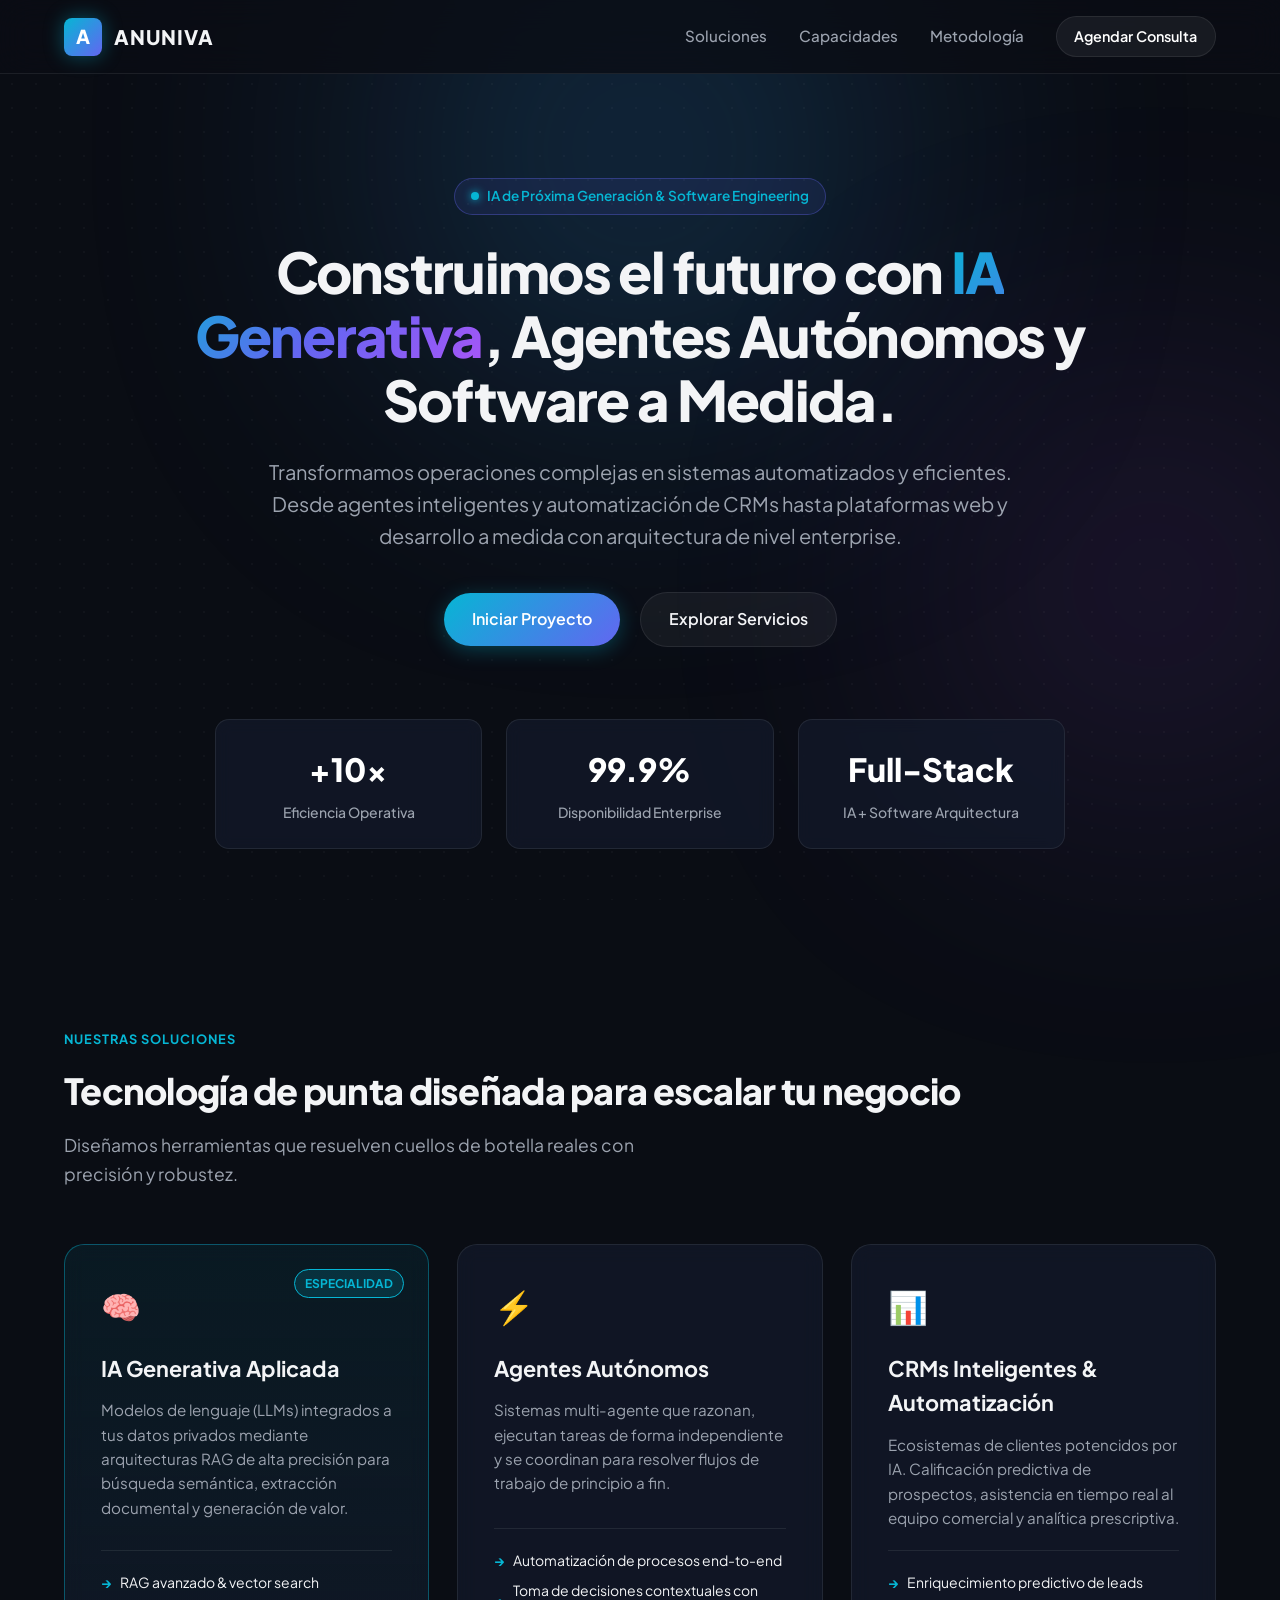
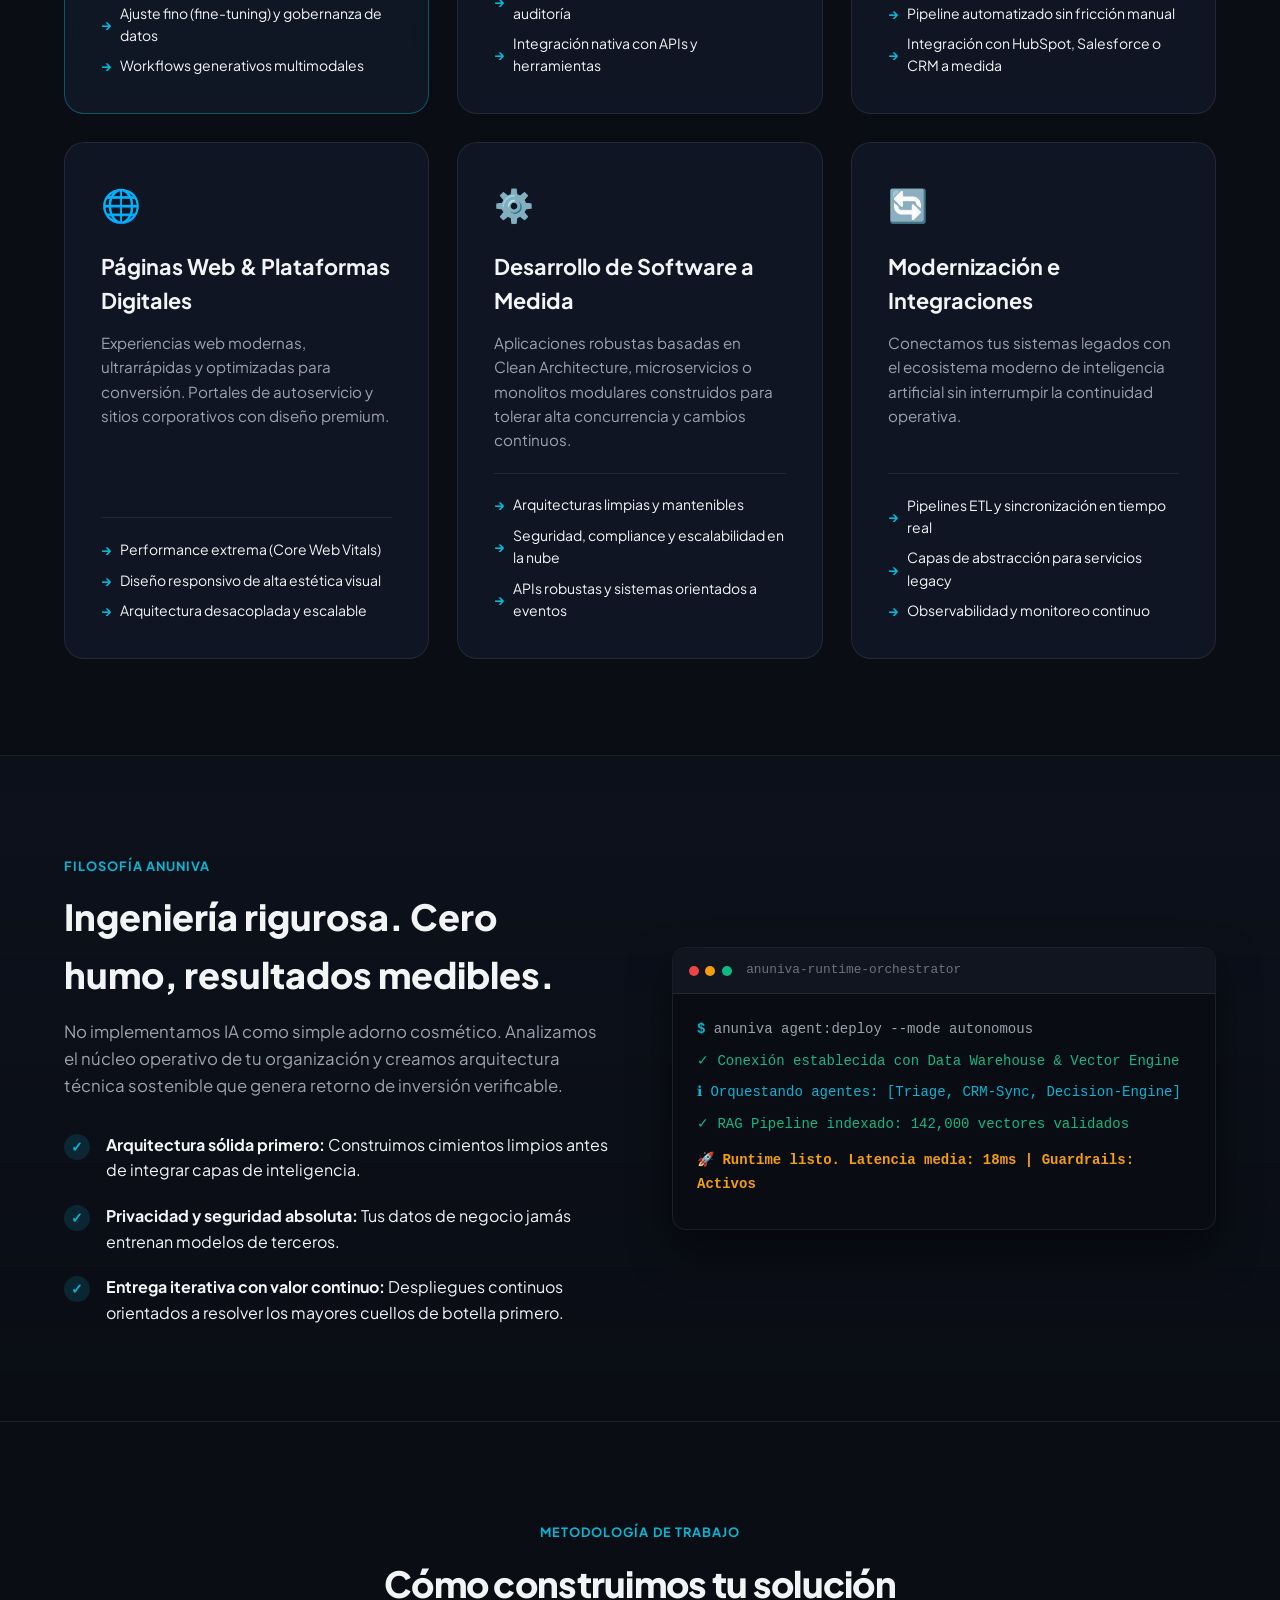
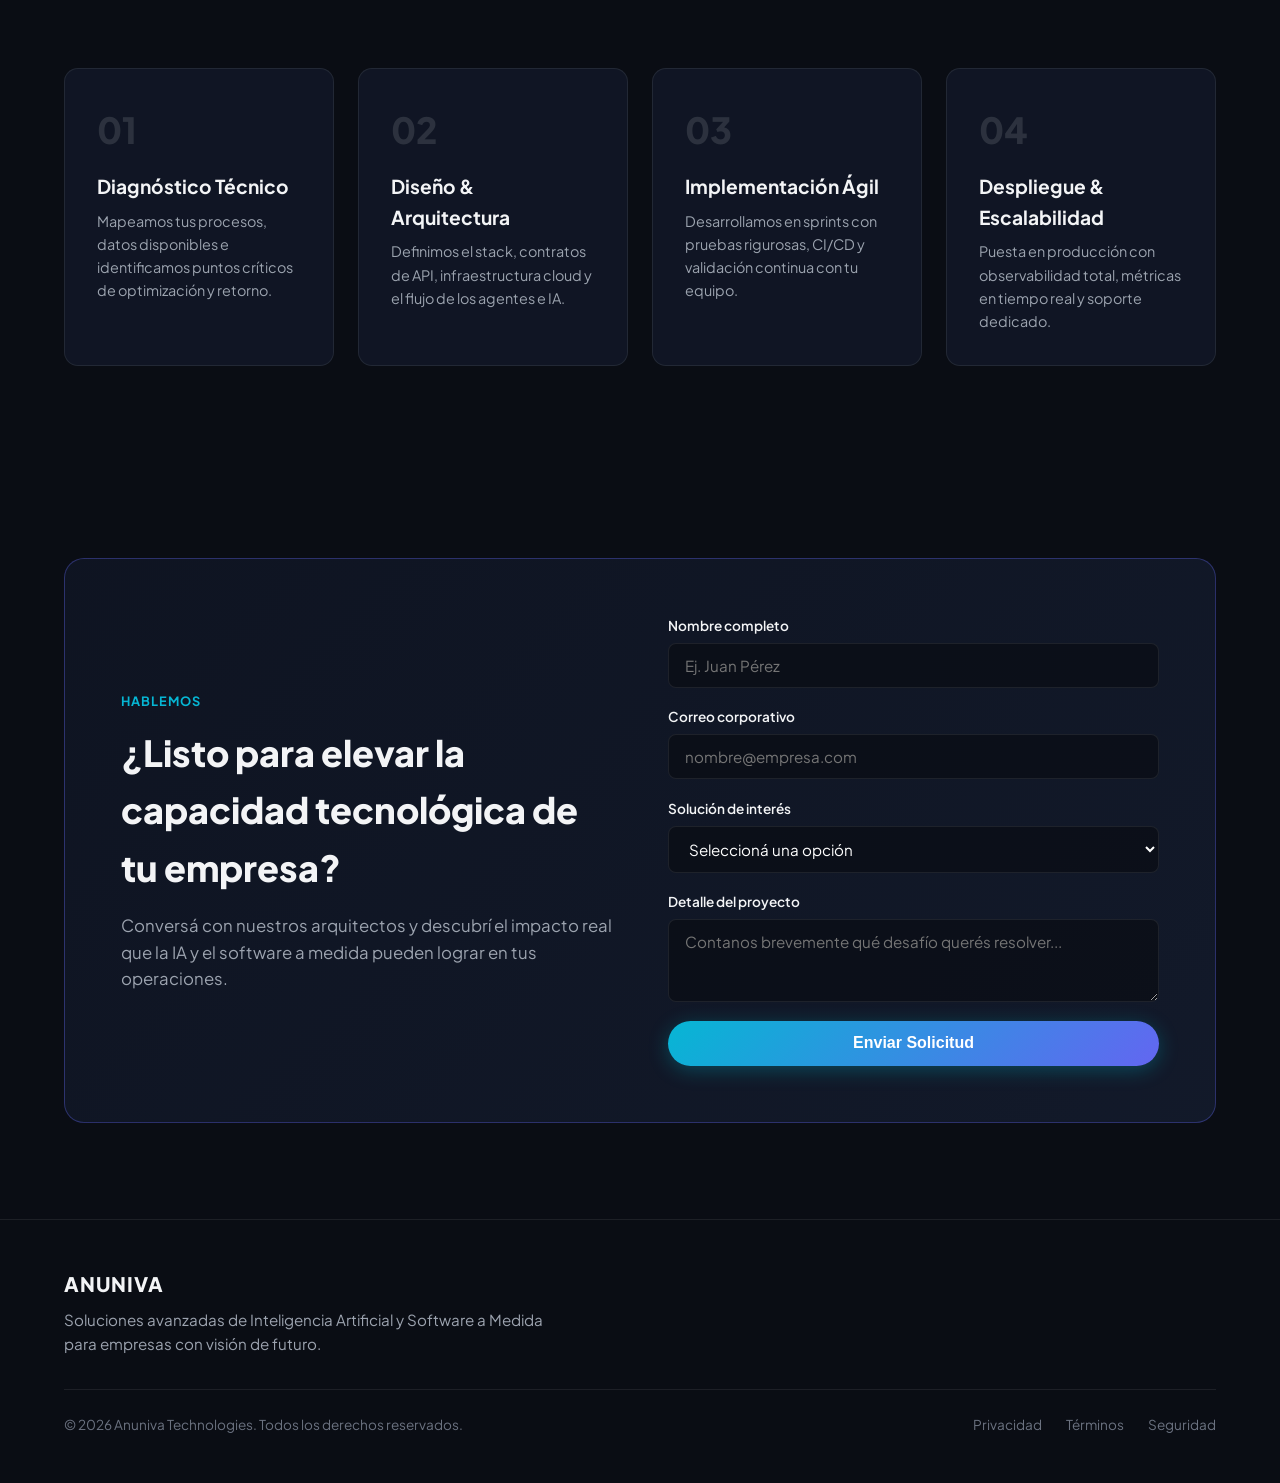
==== index.html @ 5e3f35f5 "feat: initial landing page for Anuniva" ====
<!DOCTYPE html>
<html lang="es">
<head>
  <meta charset="UTF-8">
  <meta name="viewport" content="width=device-width, initial-scale=1.0">
  <title>Anuniva | Soluciones de IA Generativa, Agentes y Software a Medida</title>
  <meta name="description" content="Impulsamos empresas con IA Generativa, agentes autónomos, CRMs inteligentes y desarrollo de software de alto impacto.">
  <link rel="preconnect" href="https://fonts.googleapis.com">
  <link rel="preconnect" href="https://fonts.gstatic.com" crossorigin>
  <link href="https://fonts.googleapis.com/css2?family=Plus+Jakarta+Sans:wght@300;400;500;600;700;800&display=swap" rel="stylesheet">
  <link rel="stylesheet" href="styles.css">
</head>
<body>
  <div class="bg-noise"></div>
  <div class="glow-orb glow-1"></div>
  <div class="glow-orb glow-2"></div>

  <!-- Header -->
  <header class="site-header">
    <div class="container header-container">
      <a href="#hero" class="brand-logo">
        <span class="logo-mark">A</span>
        <span class="logo-text">ANUNIVA</span>
      </a>
      <nav class="nav-links">
        <a href="#soluciones">Soluciones</a>
        <a href="#capacidades">Capacidades</a>
        <a href="#proceso">Metodología</a>
        <a href="#contacto" class="btn-nav">Agendar Consulta</a>
      </nav>
    </div>
  </header>

  <main>
    <!-- Hero Section -->
    <section id="hero" class="hero-section">
      <div class="container">
        <div class="badge-pill">
          <span class="badge-dot"></span>
          <span>IA de Próxima Generación & Software Engineering</span>
        </div>
        <h1 class="hero-title">
          Construimos el futuro con <span class="gradient-text">IA Generativa</span>, Agentes Autónomos y Software a Medida.
        </h1>
        <p class="hero-subtitle">
          Transformamos operaciones complejas en sistemas automatizados y eficientes. Desde agentes inteligentes y automatización de CRMs hasta plataformas web y desarrollo a medida con arquitectura de nivel enterprise.
        </p>
        <div class="hero-cta-group">
          <a href="#contacto" class="btn btn-primary" id="btn-hero-cta">Iniciar Proyecto</a>
          <a href="#soluciones" class="btn btn-secondary">Explorar Servicios</a>
        </div>

        <div class="hero-metrics">
          <div class="metric-card">
            <span class="metric-number">+10x</span>
            <span class="metric-label">Eficiencia Operativa</span>
          </div>
          <div class="metric-card">
            <span class="metric-number">99.9%</span>
            <span class="metric-label">Disponibilidad Enterprise</span>
          </div>
          <div class="metric-card">
            <span class="metric-number">Full-Stack</span>
            <span class="metric-label">IA + Software Arquitectura</span>
          </div>
        </div>
      </div>
    </section>

    <!-- Services Section -->
    <section id="soluciones" class="services-section">
      <div class="container">
        <div class="section-header">
          <span class="section-tag">Nuestras Soluciones</span>
          <h2>Tecnología de punta diseñada para escalar tu negocio</h2>
          <p>Diseñamos herramientas que resuelven cuellos de botella reales con precisión y robustez.</p>
        </div>

        <div class="services-grid">
          <article class="service-card featured">
            <div class="card-icon">🧠</div>
            <span class="card-badge">Especialidad</span>
            <h3>IA Generativa Aplicada</h3>
            <p>Modelos de lenguaje (LLMs) integrados a tus datos privados mediante arquitecturas RAG de alta precisión para búsqueda semántica, extracción documental y generación de valor.</p>
            <ul class="service-points">
              <li>RAG avanzado & vector search</li>
              <li>Ajuste fino (fine-tuning) y gobernanza de datos</li>
              <li>Workflows generativos multimodales</li>
            </ul>
          </article>

          <article class="service-card">
            <div class="card-icon">⚡</div>
            <h3>Agentes Autónomos</h3>
            <p>Sistemas multi-agente que razonan, ejecutan tareas de forma independiente y se coordinan para resolver flujos de trabajo de principio a fin.</p>
            <ul class="service-points">
              <li>Automatización de procesos end-to-end</li>
              <li>Toma de decisiones contextuales con auditoría</li>
              <li>Integración nativa con APIs y herramientas</li>
            </ul>
          </article>

          <article class="service-card">
            <div class="card-icon">📊</div>
            <h3>CRMs Inteligentes & Automatización</h3>
            <p>Ecosistemas de clientes potencidos por IA. Calificación predictiva de prospectos, asistencia en tiempo real al equipo comercial y analítica prescriptiva.</p>
            <ul class="service-points">
              <li>Enriquecimiento predictivo de leads</li>
              <li>Pipeline automatizado sin fricción manual</li>
              <li>Integración con HubSpot, Salesforce o CRM a medida</li>
            </ul>
          </article>

          <article class="service-card">
            <div class="card-icon">🌐</div>
            <h3>Páginas Web & Plataformas Digitales</h3>
            <p>Experiencias web modernas, ultrarrápidas y optimizadas para conversión. Portales de autoservicio y sitios corporativos con diseño premium.</p>
            <ul class="service-points">
              <li>Performance extrema (Core Web Vitals)</li>
              <li>Diseño responsivo de alta estética visual</li>
              <li>Arquitectura desacoplada y escalable</li>
            </ul>
          </article>

          <article class="service-card">
            <div class="card-icon">⚙️</div>
            <h3>Desarrollo de Software a Medida</h3>
            <p>Aplicaciones robustas basadas en Clean Architecture, microservicios o monolitos modulares construidos para tolerar alta concurrencia y cambios continuos.</p>
            <ul class="service-points">
              <li>Arquitecturas limpias y mantenibles</li>
              <li>Seguridad, compliance y escalabilidad en la nube</li>
              <li>APIs robustas y sistemas orientados a eventos</li>
            </ul>
          </article>

          <article class="service-card">
            <div class="card-icon">🔄</div>
            <h3>Modernización e Integraciones</h3>
            <p>Conectamos tus sistemas legados con el ecosistema moderno de inteligencia artificial sin interrumpir la continuidad operativa.</p>
            <ul class="service-points">
              <li>Pipelines ETL y sincronización en tiempo real</li>
              <li>Capas de abstracción para servicios legacy</li>
              <li>Observabilidad y monitoreo continuo</li>
            </ul>
          </article>
        </div>
      </div>
    </section>

    <!-- Capabilities / Why Us -->
    <section id="capacidades" class="capabilities-section">
      <div class="container capabilities-wrapper">
        <div class="capabilities-info">
          <span class="section-tag">Filosofía Anuniva</span>
          <h2>Ingeniería rigurosa. Cero humo, resultados medibles.</h2>
          <p>
            No implementamos IA como simple adorno cosmético. Analizamos el núcleo operativo de tu organización y creamos arquitectura técnica sostenible que genera retorno de inversión verificable.
          </p>
          <div class="checklist">
            <div class="check-item">
              <span class="check-icon">✓</span>
              <div>
                <strong>Arquitectura sólida primero:</strong> Construimos cimientos limpios antes de integrar capas de inteligencia.
              </div>
            </div>
            <div class="check-item">
              <span class="check-icon">✓</span>
              <div>
                <strong>Privacidad y seguridad absoluta:</strong> Tus datos de negocio jamás entrenan modelos de terceros.
              </div>
            </div>
            <div class="check-item">
              <span class="check-icon">✓</span>
              <div>
                <strong>Entrega iterativa con valor continuo:</strong> Despliegues continuos orientados a resolver los mayores cuellos de botella primero.
              </div>
            </div>
          </div>
        </div>

        <div class="capabilities-card">
          <div class="terminal-mock">
            <div class="terminal-header">
              <span class="dot red"></span>
              <span class="dot yellow"></span>
              <span class="dot green"></span>
              <span class="terminal-title">anuniva-runtime-orchestrator</span>
            </div>
            <div class="terminal-body">
              <p class="code-line"><span class="cmd-prompt">$</span> anuniva agent:deploy --mode autonomous</p>
              <p class="code-line success">✓ Conexión establecida con Data Warehouse & Vector Engine</p>
              <p class="code-line info">ℹ Orquestando agentes: [Triage, CRM-Sync, Decision-Engine]</p>
              <p class="code-line success">✓ RAG Pipeline indexado: 142,000 vectores validados</p>
              <p class="code-line highlight">🚀 Runtime listo. Latencia media: 18ms | Guardrails: Activos</p>
            </div>
          </div>
        </div>
      </div>
    </section>

    <!-- Methodology -->
    <section id="proceso" class="process-section">
      <div class="container">
        <div class="section-header text-center">
          <span class="section-tag">Metodología de Trabajo</span>
          <h2>Cómo construimos tu solución</h2>
        </div>
        <div class="process-steps">
          <div class="step-card">
            <span class="step-num">01</span>
            <h4>Diagnóstico Técnico</h4>
            <p>Mapeamos tus procesos, datos disponibles e identificamos puntos críticos de optimización y retorno.</p>
          </div>
          <div class="step-card">
            <span class="step-num">02</span>
            <h4>Diseño & Arquitectura</h4>
            <p>Definimos el stack, contratos de API, infraestructura cloud y el flujo de los agentes e IA.</p>
          </div>
          <div class="step-card">
            <span class="step-num">03</span>
            <h4>Implementación Ágil</h4>
            <p>Desarrollamos en sprints con pruebas rigurosas, CI/CD y validación continua con tu equipo.</p>
          </div>
          <div class="step-card">
            <span class="step-num">04</span>
            <h4>Despliegue & Escalabilidad</h4>
            <p>Puesta en producción con observabilidad total, métricas en tiempo real y soporte dedicado.</p>
          </div>
        </div>
      </div>
    </section>

    <!-- Contact & Call to Action -->
    <section id="contacto" class="contact-section">
      <div class="container">
        <div class="contact-card">
          <div class="contact-text">
            <span class="section-tag">Hablemos</span>
            <h2>¿Listo para elevar la capacidad tecnológica de tu empresa?</h2>
            <p>Conversá con nuestros arquitectos y descubrí el impacto real que la IA y el software a medida pueden lograr en tus operaciones.</p>
          </div>
          <form class="contact-form" onsubmit="event.preventDefault(); alert('¡Gracias por contactar a Anuniva! Nos comunicaremos a la brevedad.');">
            <div class="form-group">
              <label for="name">Nombre completo</label>
              <input type="text" id="name" placeholder="Ej. Juan Pérez" required>
            </div>
            <div class="form-group">
              <label for="email">Correo corporativo</label>
              <input type="email" id="email" placeholder="nombre@empresa.com" required>
            </div>
            <div class="form-group">
              <label for="service">Solución de interés</label>
              <select id="service" required>
                <option value="" disabled selected>Seleccioná una opción</option>
                <option value="ia-generativa">IA Generativa & RAG</option>
                <option value="agentes">Agentes Autónomos</option>
                <option value="crm">CRMs & Automatización</option>
                <option value="web">Páginas Web & Portales</option>
                <option value="medida">Desarrollo de Software a Medida</option>
                <option value="integral">Solución Integral</option>
              </select>
            </div>
            <div class="form-group">
              <label for="message">Detalle del proyecto</label>
              <textarea id="message" rows="3" placeholder="Contanos brevemente qué desafío querés resolver..."></textarea>
            </div>
            <button type="submit" class="btn btn-primary btn-block">Enviar Solicitud</button>
          </form>
        </div>
      </div>
    </section>
  </main>

  <!-- Footer -->
  <footer class="site-footer">
    <div class="container footer-content">
      <div class="footer-brand">
        <div class="logo-text">ANUNIVA</div>
        <p>Soluciones avanzadas de Inteligencia Artificial y Software a Medida para empresas con visión de futuro.</p>
      </div>
      <div class="footer-bottom">
        <p>© 2026 Anuniva Technologies. Todos los derechos reservados.</p>
        <div class="footer-links">
          <a href="#">Privacidad</a>
          <a href="#">Términos</a>
          <a href="#">Seguridad</a>
        </div>
      </div>
    </div>
  </footer>
</body>
</html>
---- styles.css ----
:root {
  --bg-primary: #0a0d14;
  --bg-secondary: #0f1523;
  --bg-card: rgba(19, 27, 44, 0.7);
  --bg-card-hover: rgba(27, 38, 62, 0.85);
  
  --text-main: #f3f4f6;
  --text-muted: #9ca3af;
  --text-dim: #6b7280;

  --accent-cyan: #06b6d4;
  --accent-indigo: #6366f1;
  --accent-purple: #a855f7;
  --accent-blue: #3b82f6;

  --border-light: rgba(255, 255, 255, 0.08);
  --border-accent: rgba(99, 102, 241, 0.35);

  --font-family: 'Plus Jakarta Sans', -apple-system, BlinkMacSystemFont, "Segoe UI", Roboto, sans-serif;
  --radius-sm: 8px;
  --radius-md: 14px;
  --radius-lg: 20px;
  --radius-full: 9999px;
  
  --transition: all 0.25s cubic-bezier(0.16, 1, 0.3, 1);
}

* {
  box-sizing: border-box;
  margin: 0;
  padding: 0;
}

html {
  scroll-behavior: smooth;
  font-size: 16px;
}

body {
  font-family: var(--font-family);
  background-color: var(--bg-primary);
  color: var(--text-main);
  line-height: 1.6;
  overflow-x: hidden;
  position: relative;
  -webkit-font-smoothing: antialiased;
}

/* Background Atmosphere */
.bg-noise {
  position: fixed;
  top: 0;
  left: 0;
  width: 100vw;
  height: 100vh;
  pointer-events: none;
  background-image: radial-gradient(rgba(255, 255, 255, 0.03) 1px, transparent 0);
  background-size: 24px 24px;
  z-index: 1;
}

.glow-orb {
  position: fixed;
  border-radius: 50%;
  filter: blur(140px);
  opacity: 0.25;
  pointer-events: none;
  z-index: 0;
}

.glow-1 {
  width: 500px;
  height: 500px;
  background: radial-gradient(circle, var(--accent-cyan), var(--accent-indigo));
  top: -100px;
  left: 50%;
  transform: translateX(-50%);
}

.glow-2 {
  width: 450px;
  height: 450px;
  background: radial-gradient(circle, var(--accent-purple), transparent);
  bottom: 10%;
  right: -100px;
}

.container {
  width: 100%;
  max-width: 1200px;
  margin: 0 auto;
  padding: 0 1.5rem;
  position: relative;
  z-index: 2;
}

/* Typography & Reusables */
.gradient-text {
  background: linear-gradient(135deg, var(--accent-cyan), var(--accent-indigo), var(--accent-purple));
  -webkit-background-clip: text;
  -webkit-text-fill-color: transparent;
}

.section-tag {
  display: inline-block;
  font-size: 0.8rem;
  font-weight: 700;
  text-transform: uppercase;
  letter-spacing: 0.08em;
  color: var(--accent-cyan);
  margin-bottom: 0.75rem;
}

.section-header {
  margin-bottom: 3.5rem;
}

.section-header h2 {
  font-size: 2.25rem;
  font-weight: 800;
  letter-spacing: -0.02em;
  margin-bottom: 0.75rem;
}

.section-header p {
  color: var(--text-muted);
  font-size: 1.1rem;
  max-width: 650px;
}

.section-header.text-center {
  text-align: center;
}

.section-header.text-center p {
  margin: 0 auto;
}

/* Header */
.site-header {
  position: sticky;
  top: 0;
  z-index: 100;
  backdrop-filter: blur(16px);
  background: rgba(10, 13, 20, 0.8);
  border-bottom: 1px solid var(--border-light);
  padding: 1rem 0;
}

.header-container {
  display: flex;
  align-items: center;
  justify-content: space-between;
}

.brand-logo {
  display: flex;
  align-items: center;
  gap: 0.75rem;
  text-decoration: none;
  color: var(--text-main);
}

.logo-mark {
  display: inline-flex;
  align-items: center;
  justify-content: center;
  width: 38px;
  height: 38px;
  border-radius: var(--radius-sm);
  background: linear-gradient(135deg, var(--accent-cyan), var(--accent-indigo));
  color: #fff;
  font-weight: 800;
  font-size: 1.2rem;
  box-shadow: 0 0 20px rgba(6, 182, 212, 0.4);
}

.logo-text {
  font-weight: 800;
  font-size: 1.25rem;
  letter-spacing: 0.05em;
}

.nav-links {
  display: flex;
  align-items: center;
  gap: 2rem;
}

.nav-links a:not(.btn-nav) {
  color: var(--text-muted);
  text-decoration: none;
  font-size: 0.95rem;
  font-weight: 500;
  transition: var(--transition);
}

.nav-links a:not(.btn-nav):hover {
  color: #fff;
}

.btn-nav {
  text-decoration: none;
  padding: 0.5rem 1.1rem;
  border-radius: var(--radius-full);
  background: rgba(255, 255, 255, 0.06);
  border: 1px solid var(--border-light);
  color: #fff;
  font-size: 0.9rem;
  font-weight: 600;
  transition: var(--transition);
}

.btn-nav:hover {
  background: rgba(255, 255, 255, 0.12);
  border-color: rgba(255, 255, 255, 0.2);
}

/* Buttons */
.btn {
  display: inline-flex;
  align-items: center;
  justify-content: center;
  padding: 0.85rem 1.75rem;
  border-radius: var(--radius-full);
  font-size: 1rem;
  font-weight: 600;
  text-decoration: none;
  transition: var(--transition);
  cursor: pointer;
  border: none;
}

.btn-primary {
  background: linear-gradient(135deg, var(--accent-cyan), var(--accent-indigo));
  color: #fff;
  box-shadow: 0 4px 20px rgba(6, 182, 212, 0.3);
}

.btn-primary:hover {
  transform: translateY(-2px);
  box-shadow: 0 6px 25px rgba(6, 182, 212, 0.45);
}

.btn-secondary {
  background: rgba(255, 255, 255, 0.05);
  border: 1px solid var(--border-light);
  color: var(--text-main);
}

.btn-secondary:hover {
  background: rgba(255, 255, 255, 0.1);
  border-color: rgba(255, 255, 255, 0.2);
  transform: translateY(-2px);
}

.btn-block {
  width: 100%;
}

/* Hero Section */
.hero-section {
  padding: 6.5rem 0 5rem;
  text-align: center;
}

.badge-pill {
  display: inline-flex;
  align-items: center;
  gap: 0.5rem;
  padding: 0.4rem 1rem;
  background: rgba(99, 102, 241, 0.1);
  border: 1px solid var(--border-accent);
  border-radius: var(--radius-full);
  font-size: 0.85rem;
  font-weight: 600;
  color: var(--accent-cyan);
  margin-bottom: 1.5rem;
}

.badge-dot {
  width: 8px;
  height: 8px;
  border-radius: 50%;
  background-color: var(--accent-cyan);
  box-shadow: 0 0 8px var(--accent-cyan);
  animation: pulse 2s infinite;
}

@keyframes pulse {
  0% { transform: scale(0.95); opacity: 0.8; }
  50% { transform: scale(1.2); opacity: 1; }
  100% { transform: scale(0.95); opacity: 0.8; }
}

.hero-title {
  font-size: 3.5rem;
  font-weight: 800;
  letter-spacing: -0.03em;
  line-height: 1.15;
  max-width: 950px;
  margin: 0 auto 1.5rem;
}

.hero-subtitle {
  font-size: 1.25rem;
  color: var(--text-muted);
  max-width: 780px;
  margin: 0 auto 2.5rem;
}

.hero-cta-group {
  display: flex;
  align-items: center;
  justify-content: center;
  gap: 1.25rem;
  margin-bottom: 4.5rem;
}

.hero-metrics {
  display: grid;
  grid-template-columns: repeat(3, 1fr);
  gap: 1.5rem;
  max-width: 850px;
  margin: 0 auto;
}

.metric-card {
  padding: 1.5rem;
  border-radius: var(--radius-md);
  background: var(--bg-card);
  border: 1px solid var(--border-light);
  backdrop-filter: blur(8px);
  text-align: center;
}

.metric-number {
  display: block;
  font-size: 2rem;
  font-weight: 800;
  color: #fff;
  margin-bottom: 0.25rem;
}

.metric-label {
  font-size: 0.875rem;
  color: var(--text-muted);
  font-weight: 500;
}

/* Services */
.services-section {
  padding: 6rem 0;
}

.services-grid {
  display: grid;
  grid-template-columns: repeat(auto-fit, minmax(340px, 1fr));
  gap: 1.75rem;
}

.service-card {
  position: relative;
  background: var(--bg-card);
  border: 1px solid var(--border-light);
  border-radius: var(--radius-lg);
  padding: 2.25rem;
  backdrop-filter: blur(10px);
  transition: var(--transition);
  display: flex;
  flex-direction: column;
}

.service-card:hover {
  transform: translateY(-4px);
  border-color: var(--border-accent);
  background: var(--bg-card-hover);
  box-shadow: 0 12px 30px rgba(0, 0, 0, 0.3);
}

.service-card.featured {
  border-color: rgba(6, 182, 212, 0.4);
  background: linear-gradient(180deg, rgba(6, 182, 212, 0.08) 0%, rgba(19, 27, 44, 0.7) 100%);
}

.card-badge {
  position: absolute;
  top: 1.5rem;
  right: 1.5rem;
  background: rgba(6, 182, 212, 0.15);
  border: 1px solid var(--accent-cyan);
  color: var(--accent-cyan);
  font-size: 0.75rem;
  font-weight: 700;
  text-transform: uppercase;
  padding: 0.25rem 0.65rem;
  border-radius: var(--radius-full);
}

.card-icon {
  font-size: 2rem;
  margin-bottom: 1.25rem;
}

.service-card h3 {
  font-size: 1.35rem;
  font-weight: 700;
  margin-bottom: 0.75rem;
}

.service-card p {
  color: var(--text-muted);
  font-size: 0.95rem;
  margin-bottom: 1.25rem;
  flex-grow: 1;
}

.service-points {
  list-style: none;
  border-top: 1px solid var(--border-light);
  padding-top: 1.25rem;
  display: flex;
  flex-direction: column;
  gap: 0.5rem;
}

.service-points li {
  font-size: 0.875rem;
  color: var(--text-main);
  display: flex;
  align-items: center;
  gap: 0.5rem;
}

.service-points li::before {
  content: "→";
  color: var(--accent-cyan);
  font-weight: bold;
}

/* Capabilities */
.capabilities-section {
  padding: 6rem 0;
  border-top: 1px solid var(--border-light);
  border-bottom: 1px solid var(--border-light);
  background: linear-gradient(180deg, rgba(15, 21, 35, 0.5) 0%, var(--bg-primary) 100%);
}

.capabilities-wrapper {
  display: grid;
  grid-template-columns: 1fr 1fr;
  gap: 4rem;
  align-items: center;
}

.capabilities-info h2 {
  font-size: 2.25rem;
  font-weight: 800;
  margin-bottom: 1rem;
}

.capabilities-info p {
  color: var(--text-muted);
  margin-bottom: 2rem;
  font-size: 1.05rem;
}

.checklist {
  display: flex;
  flex-direction: column;
  gap: 1.25rem;
}

.check-item {
  display: flex;
  align-items: flex-start;
  gap: 1rem;
}

.check-icon {
  display: inline-flex;
  align-items: center;
  justify-content: center;
  width: 26px;
  height: 26px;
  border-radius: 50%;
  background: rgba(6, 182, 212, 0.15);
  color: var(--accent-cyan);
  font-weight: bold;
  font-size: 0.85rem;
  flex-shrink: 0;
  margin-top: 2px;
}

/* Terminal Mock */
.terminal-mock {
  background: #090c13;
  border: 1px solid var(--border-light);
  border-radius: var(--radius-md);
  overflow: hidden;
  box-shadow: 0 20px 40px rgba(0, 0, 0, 0.5);
}

.terminal-header {
  background: #111520;
  padding: 0.75rem 1rem;
  display: flex;
  align-items: center;
  gap: 0.4rem;
  border-bottom: 1px solid var(--border-light);
}

.terminal-header .dot {
  width: 10px;
  height: 10px;
  border-radius: 50%;
}

.terminal-header .dot.red { background: #ef4444; }
.terminal-header .dot.yellow { background: #f59e0b; }
.terminal-header .dot.green { background: #10b981; }

.terminal-title {
  font-size: 0.8rem;
  color: var(--text-dim);
  font-family: monospace;
  margin-left: 0.5rem;
}

.terminal-body {
  padding: 1.5rem;
  font-family: ui-monospace, SFMono-Regular, Menlo, Monaco, Consolas, monospace;
  font-size: 0.875rem;
  line-height: 1.7;
}

.code-line {
  margin-bottom: 0.5rem;
  color: var(--text-muted);
}

.cmd-prompt {
  color: var(--accent-cyan);
  font-weight: bold;
}

.code-line.success { color: #10b981; }
.code-line.info { color: var(--accent-cyan); }
.code-line.highlight { color: #f59e0b; font-weight: 600; margin-top: 0.75rem; }

/* Process */
.process-section {
  padding: 6rem 0;
}

.process-steps {
  display: grid;
  grid-template-columns: repeat(auto-fit, minmax(240px, 1fr));
  gap: 1.5rem;
}

.step-card {
  background: var(--bg-card);
  border: 1px solid var(--border-light);
  border-radius: var(--radius-md);
  padding: 2rem;
  position: relative;
  transition: var(--transition);
}

.step-card:hover {
  border-color: var(--border-accent);
}

.step-num {
  font-size: 2.25rem;
  font-weight: 800;
  color: rgba(255, 255, 255, 0.12);
  display: block;
  margin-bottom: 0.75rem;
}

.step-card h4 {
  font-size: 1.2rem;
  margin-bottom: 0.5rem;
}

.step-card p {
  color: var(--text-muted);
  font-size: 0.9rem;
}

/* Contact */
.contact-section {
  padding: 6rem 0;
}

.contact-card {
  background: linear-gradient(135deg, rgba(15, 21, 35, 0.9), rgba(19, 27, 44, 0.9));
  border: 1px solid var(--border-accent);
  border-radius: var(--radius-lg);
  padding: 3.5rem;
  display: grid;
  grid-template-columns: 1fr 1fr;
  gap: 3.5rem;
  align-items: center;
}

.contact-text h2 {
  font-size: 2.25rem;
  font-weight: 800;
  margin-bottom: 1rem;
}

.contact-text p {
  color: var(--text-muted);
  font-size: 1.05rem;
}

.contact-form {
  display: flex;
  flex-direction: column;
  gap: 1.15rem;
}

.form-group {
  display: flex;
  flex-direction: column;
  gap: 0.4rem;
}

.form-group label {
  font-size: 0.85rem;
  font-weight: 600;
  color: var(--text-main);
}

.form-group input,
.form-group select,
.form-group textarea {
  background: rgba(10, 13, 20, 0.7);
  border: 1px solid var(--border-light);
  border-radius: var(--radius-sm);
  padding: 0.75rem 1rem;
  color: #fff;
  font-family: inherit;
  font-size: 0.95rem;
  transition: var(--transition);
}

.form-group input:focus,
.form-group select:focus,
.form-group textarea:focus {
  outline: none;
  border-color: var(--accent-cyan);
  box-shadow: 0 0 10px rgba(6, 182, 212, 0.2);
}

/* Footer */
.site-footer {
  border-top: 1px solid var(--border-light);
  padding: 3rem 0;
  background: var(--bg-primary);
}

.footer-content {
  display: flex;
  flex-direction: column;
  gap: 2rem;
}

.footer-brand p {
  color: var(--text-muted);
  font-size: 0.95rem;
  max-width: 480px;
  margin-top: 0.5rem;
}

.footer-bottom {
  display: flex;
  justify-content: space-between;
  align-items: center;
  border-top: 1px solid var(--border-light);
  padding-top: 1.5rem;
  font-size: 0.85rem;
  color: var(--text-dim);
}

.footer-links {
  display: flex;
  gap: 1.5rem;
}

.footer-links a {
  color: var(--text-dim);
  text-decoration: none;
  transition: var(--transition);
}

.footer-links a:hover {
  color: var(--text-main);
}

/* Responsive */
@media (max-width: 992px) {
  .hero-title { font-size: 2.75rem; }
  .capabilities-wrapper,
  .contact-card {
    grid-template-columns: 1fr;
    gap: 2.5rem;
  }
}

@media (max-width: 768px) {
  .nav-links { display: none; }
  .hero-title { font-size: 2.2rem; }
  .hero-metrics { grid-template-columns: 1fr; }
  .contact-card { padding: 2rem; }
  .footer-bottom {
    flex-direction: column;
    gap: 1rem;
    text-align: center;
  }
}
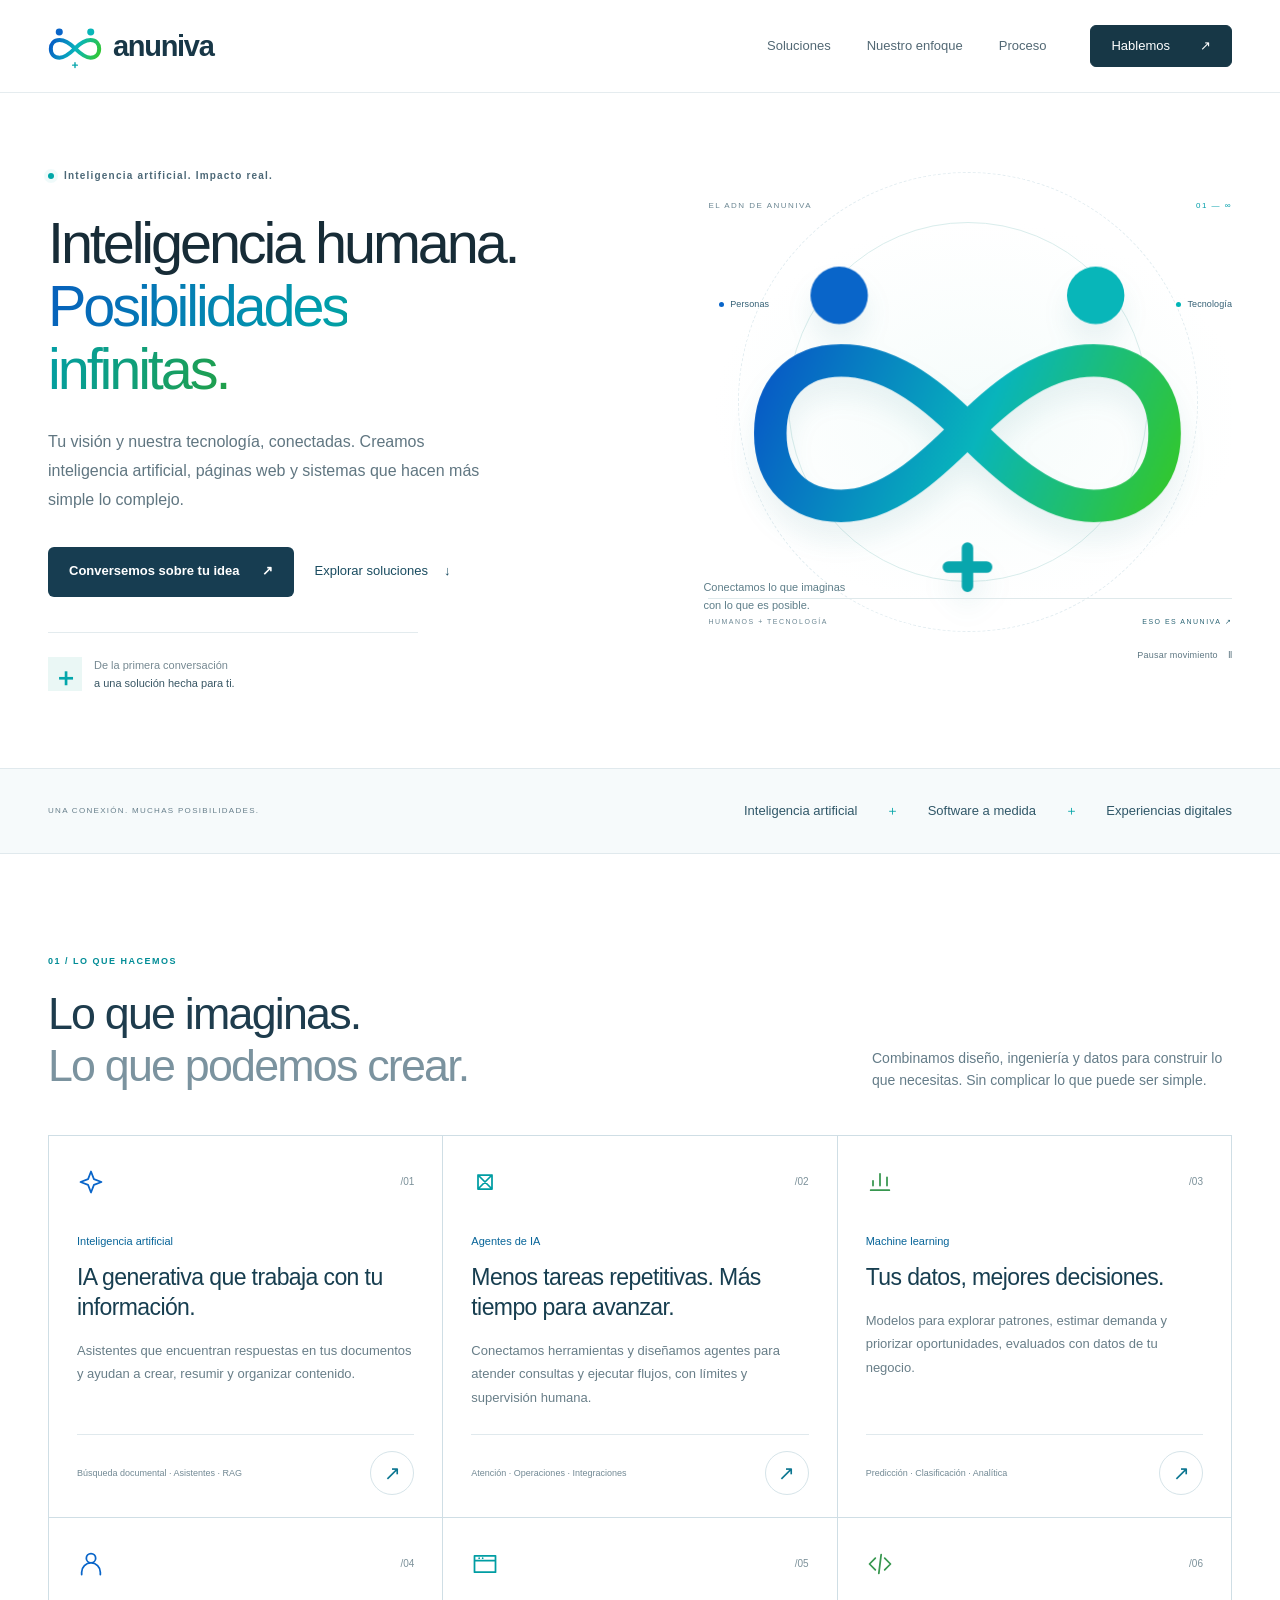
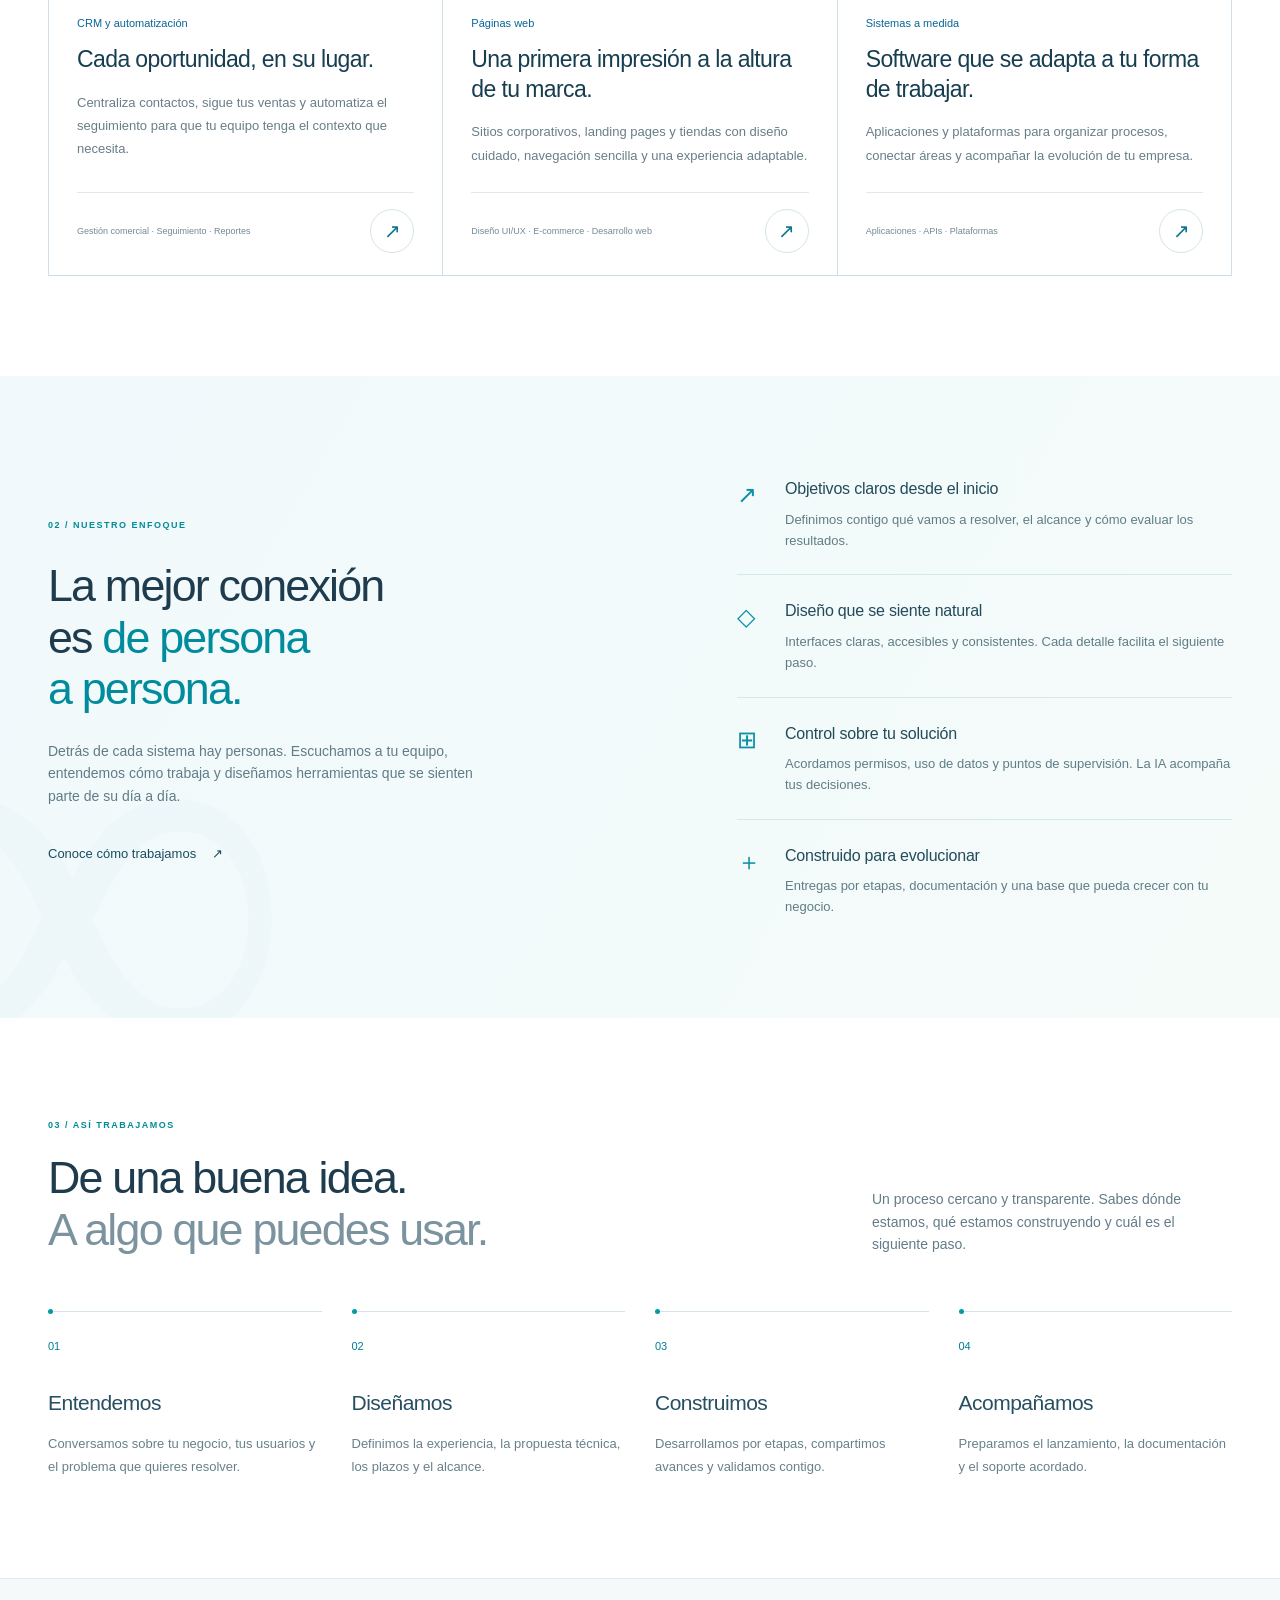
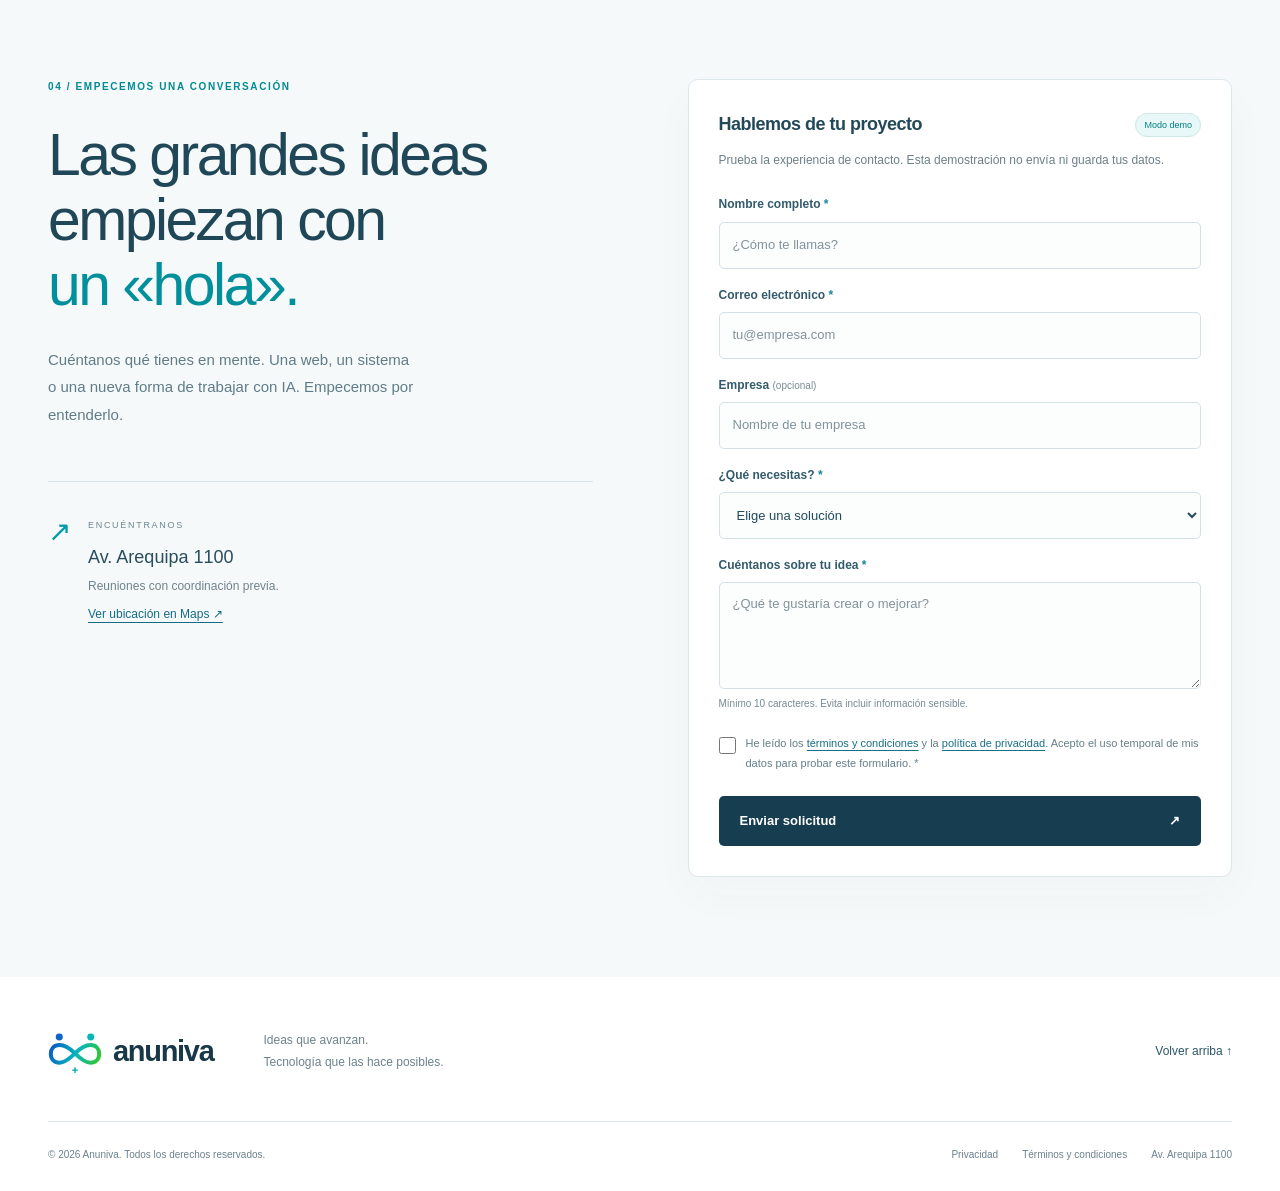
==== commit cf0c5162: "feat: initial landing page implementation" ====
--- a/index.html
+++ b/index.html
@@ -1,292 +1,13 @@
-<!DOCTYPE html>
-<html lang="es">
-<head>
-  <meta charset="UTF-8">
-  <meta name="viewport" content="width=device-width, initial-scale=1.0">
-  <title>Anuniva | Soluciones de IA Generativa, Agentes y Software a Medida</title>
-  <meta name="description" content="Impulsamos empresas con IA Generativa, agentes autónomos, CRMs inteligentes y desarrollo de software de alto impacto.">
-  <link rel="preconnect" href="https://fonts.googleapis.com">
-  <link rel="preconnect" href="https://fonts.gstatic.com" crossorigin>
-  <link href="https://fonts.googleapis.com/css2?family=Plus+Jakarta+Sans:wght@300;400;500;600;700;800&display=swap" rel="stylesheet">
-  <link rel="stylesheet" href="styles.css">
-</head>
-<body>
-  <div class="bg-noise"></div>
-  <div class="glow-orb glow-1"></div>
-  <div class="glow-orb glow-2"></div>
-
-  <!-- Header -->
-  <header class="site-header">
-    <div class="container header-container">
-      <a href="#hero" class="brand-logo">
-        <span class="logo-mark">A</span>
-        <span class="logo-text">ANUNIVA</span>
-      </a>
-      <nav class="nav-links">
-        <a href="#soluciones">Soluciones</a>
-        <a href="#capacidades">Capacidades</a>
-        <a href="#proceso">Metodología</a>
-        <a href="#contacto" class="btn-nav">Agendar Consulta</a>
-      </nav>
-    </div>
-  </header>
-
-  <main>
-    <!-- Hero Section -->
-    <section id="hero" class="hero-section">
-      <div class="container">
-        <div class="badge-pill">
-          <span class="badge-dot"></span>
-          <span>IA de Próxima Generación & Software Engineering</span>
-        </div>
-        <h1 class="hero-title">
-          Construimos el futuro con <span class="gradient-text">IA Generativa</span>, Agentes Autónomos y Software a Medida.
-        </h1>
-        <p class="hero-subtitle">
-          Transformamos operaciones complejas en sistemas automatizados y eficientes. Desde agentes inteligentes y automatización de CRMs hasta plataformas web y desarrollo a medida con arquitectura de nivel enterprise.
-        </p>
-        <div class="hero-cta-group">
-          <a href="#contacto" class="btn btn-primary" id="btn-hero-cta">Iniciar Proyecto</a>
-          <a href="#soluciones" class="btn btn-secondary">Explorar Servicios</a>
-        </div>
-
-        <div class="hero-metrics">
-          <div class="metric-card">
-            <span class="metric-number">+10x</span>
-            <span class="metric-label">Eficiencia Operativa</span>
-          </div>
-          <div class="metric-card">
-            <span class="metric-number">99.9%</span>
-            <span class="metric-label">Disponibilidad Enterprise</span>
-          </div>
-          <div class="metric-card">
-            <span class="metric-number">Full-Stack</span>
-            <span class="metric-label">IA + Software Arquitectura</span>
-          </div>
-        </div>
-      </div>
-    </section>
-
-    <!-- Services Section -->
-    <section id="soluciones" class="services-section">
-      <div class="container">
-        <div class="section-header">
-          <span class="section-tag">Nuestras Soluciones</span>
-          <h2>Tecnología de punta diseñada para escalar tu negocio</h2>
-          <p>Diseñamos herramientas que resuelven cuellos de botella reales con precisión y robustez.</p>
-        </div>
-
-        <div class="services-grid">
-          <article class="service-card featured">
-            <div class="card-icon">🧠</div>
-            <span class="card-badge">Especialidad</span>
-            <h3>IA Generativa Aplicada</h3>
-            <p>Modelos de lenguaje (LLMs) integrados a tus datos privados mediante arquitecturas RAG de alta precisión para búsqueda semántica, extracción documental y generación de valor.</p>
-            <ul class="service-points">
-              <li>RAG avanzado & vector search</li>
-              <li>Ajuste fino (fine-tuning) y gobernanza de datos</li>
-              <li>Workflows generativos multimodales</li>
-            </ul>
-          </article>
-
-          <article class="service-card">
-            <div class="card-icon">⚡</div>
-            <h3>Agentes Autónomos</h3>
-            <p>Sistemas multi-agente que razonan, ejecutan tareas de forma independiente y se coordinan para resolver flujos de trabajo de principio a fin.</p>
-            <ul class="service-points">
-              <li>Automatización de procesos end-to-end</li>
-              <li>Toma de decisiones contextuales con auditoría</li>
-              <li>Integración nativa con APIs y herramientas</li>
-            </ul>
-          </article>
-
-          <article class="service-card">
-            <div class="card-icon">📊</div>
-            <h3>CRMs Inteligentes & Automatización</h3>
-            <p>Ecosistemas de clientes potencidos por IA. Calificación predictiva de prospectos, asistencia en tiempo real al equipo comercial y analítica prescriptiva.</p>
-            <ul class="service-points">
-              <li>Enriquecimiento predictivo de leads</li>
-              <li>Pipeline automatizado sin fricción manual</li>
-              <li>Integración con HubSpot, Salesforce o CRM a medida</li>
-            </ul>
-          </article>
-
-          <article class="service-card">
-            <div class="card-icon">🌐</div>
-            <h3>Páginas Web & Plataformas Digitales</h3>
-            <p>Experiencias web modernas, ultrarrápidas y optimizadas para conversión. Portales de autoservicio y sitios corporativos con diseño premium.</p>
-            <ul class="service-points">
-              <li>Performance extrema (Core Web Vitals)</li>
-              <li>Diseño responsivo de alta estética visual</li>
-              <li>Arquitectura desacoplada y escalable</li>
-            </ul>
-          </article>
-
-          <article class="service-card">
-            <div class="card-icon">⚙️</div>
-            <h3>Desarrollo de Software a Medida</h3>
-            <p>Aplicaciones robustas basadas en Clean Architecture, microservicios o monolitos modulares construidos para tolerar alta concurrencia y cambios continuos.</p>
-            <ul class="service-points">
-              <li>Arquitecturas limpias y mantenibles</li>
-              <li>Seguridad, compliance y escalabilidad en la nube</li>
-              <li>APIs robustas y sistemas orientados a eventos</li>
-            </ul>
-          </article>
-
-          <article class="service-card">
-            <div class="card-icon">🔄</div>
-            <h3>Modernización e Integraciones</h3>
-            <p>Conectamos tus sistemas legados con el ecosistema moderno de inteligencia artificial sin interrumpir la continuidad operativa.</p>
-            <ul class="service-points">
-              <li>Pipelines ETL y sincronización en tiempo real</li>
-              <li>Capas de abstracción para servicios legacy</li>
-              <li>Observabilidad y monitoreo continuo</li>
-            </ul>
-          </article>
-        </div>
-      </div>
-    </section>
-
-    <!-- Capabilities / Why Us -->
-    <section id="capacidades" class="capabilities-section">
-      <div class="container capabilities-wrapper">
-        <div class="capabilities-info">
-          <span class="section-tag">Filosofía Anuniva</span>
-          <h2>Ingeniería rigurosa. Cero humo, resultados medibles.</h2>
-          <p>
-            No implementamos IA como simple adorno cosmético. Analizamos el núcleo operativo de tu organización y creamos arquitectura técnica sostenible que genera retorno de inversión verificable.
-          </p>
-          <div class="checklist">
-            <div class="check-item">
-              <span class="check-icon">✓</span>
-              <div>
-                <strong>Arquitectura sólida primero:</strong> Construimos cimientos limpios antes de integrar capas de inteligencia.
-              </div>
-            </div>
-            <div class="check-item">
-              <span class="check-icon">✓</span>
-              <div>
-                <strong>Privacidad y seguridad absoluta:</strong> Tus datos de negocio jamás entrenan modelos de terceros.
-              </div>
-            </div>
-            <div class="check-item">
-              <span class="check-icon">✓</span>
-              <div>
-                <strong>Entrega iterativa con valor continuo:</strong> Despliegues continuos orientados a resolver los mayores cuellos de botella primero.
-              </div>
-            </div>
-          </div>
-        </div>
-
-        <div class="capabilities-card">
-          <div class="terminal-mock">
-            <div class="terminal-header">
-              <span class="dot red"></span>
-              <span class="dot yellow"></span>
-              <span class="dot green"></span>
-              <span class="terminal-title">anuniva-runtime-orchestrator</span>
-            </div>
-            <div class="terminal-body">
-              <p class="code-line"><span class="cmd-prompt">$</span> anuniva agent:deploy --mode autonomous</p>
-              <p class="code-line success">✓ Conexión establecida con Data Warehouse & Vector Engine</p>
-              <p class="code-line info">ℹ Orquestando agentes: [Triage, CRM-Sync, Decision-Engine]</p>
-              <p class="code-line success">✓ RAG Pipeline indexado: 142,000 vectores validados</p>
-              <p class="code-line highlight">🚀 Runtime listo. Latencia media: 18ms | Guardrails: Activos</p>
-            </div>
-          </div>
-        </div>
-      </div>
-    </section>
-
-    <!-- Methodology -->
-    <section id="proceso" class="process-section">
-      <div class="container">
-        <div class="section-header text-center">
-          <span class="section-tag">Metodología de Trabajo</span>
-          <h2>Cómo construimos tu solución</h2>
-        </div>
-        <div class="process-steps">
-          <div class="step-card">
-            <span class="step-num">01</span>
-            <h4>Diagnóstico Técnico</h4>
-            <p>Mapeamos tus procesos, datos disponibles e identificamos puntos críticos de optimización y retorno.</p>
-          </div>
-          <div class="step-card">
-            <span class="step-num">02</span>
-            <h4>Diseño & Arquitectura</h4>
-            <p>Definimos el stack, contratos de API, infraestructura cloud y el flujo de los agentes e IA.</p>
-          </div>
-          <div class="step-card">
-            <span class="step-num">03</span>
-            <h4>Implementación Ágil</h4>
-            <p>Desarrollamos en sprints con pruebas rigurosas, CI/CD y validación continua con tu equipo.</p>
-          </div>
-          <div class="step-card">
-            <span class="step-num">04</span>
-            <h4>Despliegue & Escalabilidad</h4>
-            <p>Puesta en producción con observabilidad total, métricas en tiempo real y soporte dedicado.</p>
-          </div>
-        </div>
-      </div>
-    </section>
-
-    <!-- Contact & Call to Action -->
-    <section id="contacto" class="contact-section">
-      <div class="container">
-        <div class="contact-card">
-          <div class="contact-text">
-            <span class="section-tag">Hablemos</span>
-            <h2>¿Listo para elevar la capacidad tecnológica de tu empresa?</h2>
-            <p>Conversá con nuestros arquitectos y descubrí el impacto real que la IA y el software a medida pueden lograr en tus operaciones.</p>
-          </div>
-          <form class="contact-form" onsubmit="event.preventDefault(); alert('¡Gracias por contactar a Anuniva! Nos comunicaremos a la brevedad.');">
-            <div class="form-group">
-              <label for="name">Nombre completo</label>
-              <input type="text" id="name" placeholder="Ej. Juan Pérez" required>
-            </div>
-            <div class="form-group">
-              <label for="email">Correo corporativo</label>
-              <input type="email" id="email" placeholder="nombre@empresa.com" required>
-            </div>
-            <div class="form-group">
-              <label for="service">Solución de interés</label>
-              <select id="service" required>
-                <option value="" disabled selected>Seleccioná una opción</option>
-                <option value="ia-generativa">IA Generativa & RAG</option>
-                <option value="agentes">Agentes Autónomos</option>
-                <option value="crm">CRMs & Automatización</option>
-                <option value="web">Páginas Web & Portales</option>
-                <option value="medida">Desarrollo de Software a Medida</option>
-                <option value="integral">Solución Integral</option>
-              </select>
-            </div>
-            <div class="form-group">
-              <label for="message">Detalle del proyecto</label>
-              <textarea id="message" rows="3" placeholder="Contanos brevemente qué desafío querés resolver..."></textarea>
-            </div>
-            <button type="submit" class="btn btn-primary btn-block">Enviar Solicitud</button>
-          </form>
-        </div>
-      </div>
-    </section>
-  </main>
-
-  <!-- Footer -->
-  <footer class="site-footer">
-    <div class="container footer-content">
-      <div class="footer-brand">
-        <div class="logo-text">ANUNIVA</div>
-        <p>Soluciones avanzadas de Inteligencia Artificial y Software a Medida para empresas con visión de futuro.</p>
-      </div>
-      <div class="footer-bottom">
-        <p>© 2026 Anuniva Technologies. Todos los derechos reservados.</p>
-        <div class="footer-links">
-          <a href="#">Privacidad</a>
-          <a href="#">Términos</a>
-          <a href="#">Seguridad</a>
-        </div>
-      </div>
-    </div>
-  </footer>
-</body>
-</html>
+<!doctype html>
+<html lang="es"><head><meta charset="utf-8"><meta name="viewport" content="width=device-width, initial-scale=1"><meta name="theme-color" content="#ffffff"><title>Anuniva — Inteligencia artificial y desarrollo de software</title><meta name="description" content="IA generativa, agentes de IA, machine learning, CRM, páginas web y sistemas a medida. Tecnología pensada para hacer avanzar tu negocio."><meta property="og:title" content="Anuniva — Tecnología con propósito"><meta property="og:description" content="Inteligencia artificial y software para transformar tu forma de trabajar."><meta property="og:type" content="website"><link rel="icon" href="favicon.svg" type="image/svg+xml"><link rel="stylesheet" href="styles.css"><script src="script.js" defer></script></head>
+<body><a class="skip-link" href="#contenido">Saltar al contenido</a>
+<header class="site-header"><div class="container header-inner"><a class="brand" href="#inicio" aria-label="Anuniva, inicio"><img class="brand-symbol" src="logo.svg" alt="" width="48" height="44">anuniva</a><button class="menu-toggle" aria-expanded="false" aria-controls="navigation">Menú <span aria-hidden="true">＋</span></button><nav id="navigation" aria-label="Navegación principal"><a href="#soluciones">Soluciones</a><a href="#enfoque">Nuestro enfoque</a><a href="#proceso">Proceso</a><a class="nav-cta" href="#contacto">Hablemos <span aria-hidden="true">↗</span></a></nav></div></header>
+<main id="contenido"><section class="hero container" id="inicio"><div class="hero-copy"><p class="eyebrow"><span class="status-dot"></span> Inteligencia artificial. Impacto real.</p><h1>Inteligencia humana.<br><span>Posibilidades<br>infinitas.</span></h1><p class="hero-description">Tu visión y nuestra tecnología, conectadas. Creamos inteligencia artificial, páginas web y sistemas que hacen más simple lo complejo.</p><div class="hero-actions"><a class="button primary" href="#contacto">Conversemos sobre tu idea <span aria-hidden="true">↗</span></a><a class="text-link" href="#soluciones">Explorar soluciones <span aria-hidden="true">↓</span></a></div><div class="hero-note"><span class="mini-mark" aria-hidden="true">＋</span><p>De la primera conversación<br><strong>a una solución hecha para ti.</strong></p></div></div>
+<div class="hero-visual" aria-label="El símbolo de Anuniva une a las personas y la tecnología en un infinito de posibilidades"><div class="visual-heading"><span>EL ADN DE ANUNIVA</span><span>01 — ∞</span></div><div class="brand-art"><div class="art-ring ring-a"></div><div class="art-ring ring-b"></div><span class="art-label label-human"><i></i>Personas</span><span class="art-label label-tech"><i></i>Tecnología</span><svg class="infinity-art" viewBox="0 0 230 210" fill="none" aria-hidden="true"><defs><linearGradient id="hero-gradient" x1="15" y1="70" x2="215" y2="155" gradientUnits="userSpaceOnUse"><stop stop-color="#075bc6"/><stop offset=".53" stop-color="#08b5bc"/><stop offset="1" stop-color="#32c731"/></linearGradient></defs><path class="infinity-line" d="M115 113C94 92 73 77 49 77C25 77 12 93 12 115C12 139 27 153 49 153C73 153 94 134 115 113C136 92 157 77 181 77C205 77 218 93 218 115C218 139 203 153 181 153C157 153 136 134 115 113Z" stroke="url(#hero-gradient)" stroke-width="17" stroke-linecap="round" stroke-linejoin="round" pathLength="1"/><circle class="head head-left" cx="48" cy="43" r="15" fill="#0965c9"/><circle class="head head-right" cx="182" cy="43" r="15" fill="#08b6b9"/><g class="art-plus" stroke="#08a6ad" stroke-width="6" stroke-linecap="round"><path d="M115 175v20m-10-10h20"/></g></svg><span class="art-caption">Conectamos lo que imaginas<br>con lo que es posible.</span></div><div class="visual-footer"><span>HUMANOS + TECNOLOGÍA</span><span>ESO ES ANUNIVA <span aria-hidden="true">↗</span></span></div><button class="motion-toggle" type="button" aria-pressed="false" aria-label="Pausar animación del logo">Pausar movimiento <span aria-hidden="true">Ⅱ</span></button></div></section>
+<div class="expertise-bar"><div class="container"><span>UNA CONEXIÓN. MUCHAS POSIBILIDADES.</span><p>Inteligencia artificial <i>＋</i> Software a medida <i>＋</i> Experiencias digitales</p></div></div>
+<section class="section container" id="soluciones"><div class="section-heading"><div><p class="eyebrow">01 / LO QUE HACEMOS</p><h2>Lo que imaginas.<br><span>Lo que podemos crear.</span></h2></div><p>Combinamos diseño, ingeniería y datos para construir lo que necesitas. Sin complicar lo que puede ser simple.</p></div><div class="services-grid"><article class="service-card"><div class="card-top"><span class="card-icon"><svg viewBox="0 0 24 24" fill="none" stroke="currentColor" stroke-width="1.5" stroke-linecap="round" stroke-linejoin="round" aria-hidden="true"><path d="M12 3l2.5 6.5L21 12l-6.5 2.5L12 21l-2.5-6.5L3 12l6.5-2.5Z"/></svg></span><span class="card-index">/01</span></div><p class="service-name">Inteligencia artificial</p><h3>IA generativa que trabaja con tu información.</h3><p>Asistentes que encuentran respuestas en tus documentos y ayudan a crear, resumir y organizar contenido.</p><div class="card-bottom"><span>Búsqueda documental · Asistentes · RAG</span><a href="#contacto" data-service="ia" aria-label="Consultar sobre Inteligencia artificial">↗</a></div></article><article class="service-card"><div class="card-top"><span class="card-icon"><svg viewBox="0 0 24 24" fill="none" stroke="currentColor" stroke-width="1.5" stroke-linecap="round" stroke-linejoin="round" aria-hidden="true"><path d="M6 6l12 12M18 6L6 18M6 6h12v12H6Z"/></svg></span><span class="card-index">/02</span></div><p class="service-name">Agentes de IA</p><h3>Menos tareas repetitivas. Más tiempo para avanzar.</h3><p>Conectamos herramientas y diseñamos agentes para atender consultas y ejecutar flujos, con límites y supervisión humana.</p><div class="card-bottom"><span>Atención · Operaciones · Integraciones</span><a href="#contacto" data-service="agentes" aria-label="Consultar sobre Agentes de IA">↗</a></div></article><article class="service-card"><div class="card-top"><span class="card-icon"><svg viewBox="0 0 24 24" fill="none" stroke="currentColor" stroke-width="1.5" stroke-linecap="round" stroke-linejoin="round" aria-hidden="true"><path d="M4 19h16M6 15v-4m6 4V5m6 10V8"/></svg></span><span class="card-index">/03</span></div><p class="service-name">Machine learning</p><h3>Tus datos, mejores decisiones.</h3><p>Modelos para explorar patrones, estimar demanda y priorizar oportunidades, evaluados con datos de tu negocio.</p><div class="card-bottom"><span>Predicción · Clasificación · Analítica</span><a href="#contacto" data-service="ml" aria-label="Consultar sobre Machine learning">↗</a></div></article><article class="service-card"><div class="card-top"><span class="card-icon"><svg viewBox="0 0 24 24" fill="none" stroke="currentColor" stroke-width="1.5" stroke-linecap="round" stroke-linejoin="round" aria-hidden="true"><path d="M8 7a4 4 0 1 0 8 0 4 4 0 0 0-8 0ZM4 21v-2a8 8 0 0 1 16 0v2"/></svg></span><span class="card-index">/04</span></div><p class="service-name">CRM y automatización</p><h3>Cada oportunidad, en su lugar.</h3><p>Centraliza contactos, sigue tus ventas y automatiza el seguimiento para que tu equipo tenga el contexto que necesita.</p><div class="card-bottom"><span>Gestión comercial · Seguimiento · Reportes</span><a href="#contacto" data-service="crm" aria-label="Consultar sobre CRM y automatización">↗</a></div></article><article class="service-card"><div class="card-top"><span class="card-icon"><svg viewBox="0 0 24 24" fill="none" stroke="currentColor" stroke-width="1.5" stroke-linecap="round" stroke-linejoin="round" aria-hidden="true"><path d="M3 5h18v14H3ZM3 9h18M7 7h.01M10 7h.01"/></svg></span><span class="card-index">/05</span></div><p class="service-name">Páginas web</p><h3>Una primera impresión a la altura de tu marca.</h3><p>Sitios corporativos, landing pages y tiendas con diseño cuidado, navegación sencilla y una experiencia adaptable.</p><div class="card-bottom"><span>Diseño UI/UX · E-commerce · Desarrollo web</span><a href="#contacto" data-service="web" aria-label="Consultar sobre Páginas web">↗</a></div></article><article class="service-card"><div class="card-top"><span class="card-icon"><svg viewBox="0 0 24 24" fill="none" stroke="currentColor" stroke-width="1.5" stroke-linecap="round" stroke-linejoin="round" aria-hidden="true"><path d="m8 7-5 5 5 5m8-10 5 5-5 5m-3-13-2 16"/></svg></span><span class="card-index">/06</span></div><p class="service-name">Sistemas a medida</p><h3>Software que se adapta a tu forma de trabajar.</h3><p>Aplicaciones y plataformas para organizar procesos, conectar áreas y acompañar la evolución de tu empresa.</p><div class="card-bottom"><span>Aplicaciones · APIs · Plataformas</span><a href="#contacto" data-service="sistemas" aria-label="Consultar sobre Sistemas a medida">↗</a></div></article></div></section>
+<section class="approach section" id="enfoque"><div class="container approach-grid"><div><p class="eyebrow">02 / NUESTRO ENFOQUE</p><h2>La mejor conexión<br>es <span>de persona<br>a persona.</span></h2><p class="approach-description">Detrás de cada sistema hay personas. Escuchamos a tu equipo, entendemos cómo trabaja y diseñamos herramientas que se sienten parte de su día a día.</p><a class="text-link" href="#proceso">Conoce cómo trabajamos <span aria-hidden="true">↗</span></a></div><div class="principles"><article><span>↗</span><div><h3>Objetivos claros desde el inicio</h3><p>Definimos contigo qué vamos a resolver, el alcance y cómo evaluar los resultados.</p></div></article><article><span>◇</span><div><h3>Diseño que se siente natural</h3><p>Interfaces claras, accesibles y consistentes. Cada detalle facilita el siguiente paso.</p></div></article><article><span>⊞</span><div><h3>Control sobre tu solución</h3><p>Acordamos permisos, uso de datos y puntos de supervisión. La IA acompaña tus decisiones.</p></div></article><article><span>＋</span><div><h3>Construido para evolucionar</h3><p>Entregas por etapas, documentación y una base que pueda crecer con tu negocio.</p></div></article></div></div></section>
+<section class="section container" id="proceso"><div class="section-heading"><div><p class="eyebrow">03 / ASÍ TRABAJAMOS</p><h2>De una buena idea.<br><span>A algo que puedes usar.</span></h2></div><p>Un proceso cercano y transparente. Sabes dónde estamos, qué estamos construyendo y cuál es el siguiente paso.</p></div><div class="process-grid"><article><span>01</span><h3>Entendemos</h3><p>Conversamos sobre tu negocio, tus usuarios y el problema que quieres resolver.</p></article><article><span>02</span><h3>Diseñamos</h3><p>Definimos la experiencia, la propuesta técnica, los plazos y el alcance.</p></article><article><span>03</span><h3>Construimos</h3><p>Desarrollamos por etapas, compartimos avances y validamos contigo.</p></article><article><span>04</span><h3>Acompañamos</h3><p>Preparamos el lanzamiento, la documentación y el soporte acordado.</p></article></div></section>
+<section class="contact-section section" id="contacto"><div class="container contact-grid"><div class="contact-copy"><p class="eyebrow">04 / EMPECEMOS UNA CONVERSACIÓN</p><h2>Las grandes ideas<br>empiezan con<br><span>un «hola».</span></h2><p>Cuéntanos qué tienes en mente. Una web, un sistema o una nueva forma de trabajar con IA. Empecemos por entenderlo.</p><div class="location"><span aria-hidden="true">↗</span><div><small>ENCUÉNTRANOS</small><address>Av. Arequipa 1100</address><span>Reuniones con coordinación previa.</span><a href="https://www.google.com/maps/search/?api=1&query=Avenida+Arequipa+1100+Peru" target="_blank" rel="noopener noreferrer">Ver ubicación en Maps ↗</a></div></div></div>
+<div class="form-panel"><div class="form-heading"><h3>Hablemos de tu proyecto</h3><span>Modo demo</span></div><p class="form-intro" id="demo-notice">Prueba la experiencia de contacto. Esta demostración no envía ni guarda tus datos.</p><form id="contact-form" aria-describedby="demo-notice"><div class="form-group"><label for="name">Nombre completo <span>*</span></label><input id="name" name="name" autocomplete="name" placeholder="¿Cómo te llamas?" required minlength="2" maxlength="100"></div><div class="form-group"><label for="email">Correo electrónico <span>*</span></label><input type="email" id="email" name="email" autocomplete="email" placeholder="tu@empresa.com" required maxlength="254"></div><div class="form-group"><label for="company">Empresa <span class="optional">(opcional)</span></label><input id="company" name="company" autocomplete="organization" placeholder="Nombre de tu empresa" maxlength="120"></div><div class="form-group"><label for="service">¿Qué necesitas? <span>*</span></label><select id="service" name="service" required><option value="" disabled selected>Elige una solución</option><option value="ia">Inteligencia artificial</option><option value="agentes">Agentes de IA</option><option value="ml">Machine learning</option><option value="crm">CRM y automatización</option><option value="web">Páginas web</option><option value="sistemas">Sistemas a medida</option><option value="orientacion">Me gustaría recibir orientación</option></select></div><div class="form-group"><label for="message">Cuéntanos sobre tu idea <span>*</span></label><textarea id="message" name="message" rows="4" required minlength="10" maxlength="2000" placeholder="¿Qué te gustaría crear o mejorar?"></textarea><span class="field-hint">Mínimo 10 caracteres. Evita incluir información sensible.</span></div><label class="consent"><input type="checkbox" name="consent" required><span>He leído los <a href="terminos.html" target="_blank" rel="noopener">términos y condiciones</a> y la <a href="privacidad.html" target="_blank" rel="noopener">política de privacidad</a>. Acepto el uso temporal de mis datos para probar este formulario. <span aria-hidden="true">*</span></span></label><button class="button primary submit-button" type="submit">Enviar solicitud <span aria-hidden="true">↗</span></button><p class="form-status" id="form-status" role="status" aria-live="polite" tabindex="-1"></p><noscript><p>Activa JavaScript para probar la simulación. No se realizará ningún envío.</p></noscript></form></div></div></section></main>
+<footer class="site-footer"><div class="container"><div class="footer-top"><a class="brand" href="#inicio"><img class="brand-symbol" src="logo.svg" alt="" width="48" height="44">anuniva</a><p>Ideas que avanzan.<br>Tecnología que las hace posibles.</p><a class="back-top" href="#inicio">Volver arriba ↑</a></div><div class="footer-bottom"><p>© 2026 Anuniva. Todos los derechos reservados.</p><div><a href="privacidad.html">Privacidad</a><a href="terminos.html">Términos y condiciones</a><span>Av. Arequipa 1100</span></div></div></div></footer></body></html>
--- a/styles.css
+++ b/styles.css
@@ -1,724 +1,14 @@
-:root {
-  --bg-primary: #0a0d14;
-  --bg-secondary: #0f1523;
-  --bg-card: rgba(19, 27, 44, 0.7);
-  --bg-card-hover: rgba(27, 38, 62, 0.85);
-  
-  --text-main: #f3f4f6;
-  --text-muted: #9ca3af;
-  --text-dim: #6b7280;
+:root{color-scheme:dark;--bg:#101113;--surface:#181a1d;--text:#f4f5f6;--muted:#a4a8b0;--line:#303237;--accent:#b6f38c;--font:-apple-system,BlinkMacSystemFont,"Segoe UI",Helvetica,Arial,sans-serif}*{box-sizing:border-box;margin:0;padding:0}html{scroll-behavior:smooth;scroll-padding-top:100px}body{background:var(--bg);color:var(--text);font-family:var(--font);line-height:1.6;-webkit-font-smoothing:antialiased}a{color:inherit;text-decoration:none}button,input,textarea,select{font:inherit}button,a,input,select,textarea{-webkit-tap-highlight-color:transparent}a,button{touch-action:manipulation}a:focus-visible,button:focus-visible,input:focus-visible,select:focus-visible,textarea:focus-visible{outline:3px solid var(--accent);outline-offset:5px}::selection{background:var(--accent);color:var(--bg)}.container{width:min(1200px,calc(100% - 96px));margin:auto}.skip-link{position:fixed;top:12px;left:12px;z-index:200;transform:translateY(-160%);padding:12px 20px;background:var(--accent);color:var(--bg);border-radius:10px}.skip-link:focus{transform:none}.site-header{position:sticky;top:0;z-index:100;background:rgba(16,17,19,.92);backdrop-filter:blur(18px);border-bottom:1px solid var(--line)}.header-inner{min-height:88px;display:flex;align-items:center;justify-content:space-between}.brand{display:inline-flex;align-items:center;font-size:28px;letter-spacing:-1.5px;font-weight:650;line-height:1}.brand-mark{width:35px;height:35px;background:var(--accent);color:#141715;border-radius:11px;display:inline-flex;align-items:center;justify-content:center;letter-spacing:-3px;font-size:35px;font-weight:700;margin-right:12px;padding-bottom:5px}.brand-mark>span{font-size:16px;align-self:flex-start;padding-top:8px}.brand-period{color:var(--accent)}nav{display:flex;align-items:center;gap:34px;font-size:13px;color:#c1c4ca}nav a{padding:12px 0}nav a:hover,.text-link:hover{color:var(--accent)}nav .nav-cta{border:1px solid #55595e;color:var(--text);padding:10px 20px;border-radius:30px;margin-left:8px;display:flex;gap:26px}.menu-toggle{display:none}.hero{display:grid;grid-template-columns:1.12fr 1fr;gap:52px;align-items:center;padding-top:86px;padding-bottom:78px}.eyebrow{font-size:11px;letter-spacing:1.6px;font-weight:600;color:var(--accent);margin-bottom:28px;display:flex;align-items:center;gap:10px}.status-dot{width:6px;height:6px;background:var(--accent);border-radius:50%;box-shadow:0 0 0 4px #b6f38c12}h1{font-size:clamp(52px,5.4vw,78px);line-height:1.045;letter-spacing:-4px;font-weight:550}h1>span{color:var(--accent)}.hero-description{font-size:16px;line-height:1.8;color:var(--muted);max-width:455px;margin-top:28px}.hero-actions{display:flex;align-items:center;gap:24px;margin-top:32px;flex-wrap:wrap}.button{display:inline-flex;align-items:center;justify-content:center;gap:22px;min-height:50px;padding:13px 21px;border:0;border-radius:9px;font-size:13px;font-weight:650;cursor:pointer;transition:background .2s,transform .2s}.primary{background:var(--accent);color:#142015}.primary:hover{background:#c9ffa5;transform:translateY(-2px)}.text-link{display:inline-flex;align-items:center;gap:16px;font-size:13px;font-weight:500;min-height:44px}.hero-note{display:flex;align-items:center;gap:12px;margin-top:44px}.mini-mark{width:34px;height:34px;display:grid;place-items:center;border:1px solid #3e443d;border-radius:50%;color:var(--accent);font-weight:700;font-size:19px}.hero-note p{font-size:11px;line-height:1.7;color:var(--muted)}.hero-note strong{font-weight:400;color:#d9dce0}.hero-visual{position:relative;height:480px;border:1px solid #373e34;border-radius:24px;background:radial-gradient(ellipse at 50% 42%,#b6f38c1c,transparent 62%),linear-gradient(145deg,#1c211b,#121514 70%);overflow:hidden;isolation:isolate}.visual-grid{position:absolute;inset:0;background-image:linear-gradient(#b6f38c08 1px,transparent 1px),linear-gradient(90deg,#b6f38c08 1px,transparent 1px);background-size:38px 38px;mask-image:radial-gradient(ellipse,black,transparent 75%)}.visual-top,.visual-bottom{position:absolute;left:24px;right:24px;display:flex;justify-content:space-between;align-items:center;font-size:8px;letter-spacing:1.1px;color:#adb7a6}.visual-top{top:25px}.visual-bottom{bottom:22px;font-size:7px;letter-spacing:.7px;color:#84917d}.visual-dot{width:5px;height:5px;border-radius:50%;background:var(--accent)}.orbit{position:absolute;border:1px solid #b6f38c1c;left:50%;top:46%;border-radius:50%;transform:translate(-50%,-50%) rotate(-24deg)}.orbit-one{width:360px;height:220px}.orbit-two{width:280px;height:320px;transform:translate(-50%,-50%) rotate(40deg)}.intelligence-core{position:absolute;width:152px;height:152px;left:50%;top:46%;transform:translate(-50%,-50%) rotate(-12deg);border-radius:38px;background:linear-gradient(140deg,#d2ffb0,#8fce61);box-shadow:inset 1px 2px 2px #fff9,8px 12px 0 #55703e,0 22px 60px #9be57628;display:grid;place-items:center}.core-glyph{font-size:130px;font-weight:650;color:#1f3020;line-height:1;letter-spacing:-14px;transform:translate(-5px,-8px)}.core-glyph>span{font-size:45px;position:absolute;top:13px;right:-18px}.float-card{position:absolute;display:flex;align-items:center;gap:10px;background:#242a23eF;border:1px solid #4c5846;border-radius:13px;padding:15px;box-shadow:0 12px 32px #0003}.data-card{left:22px;top:98px;transform:rotate(-5deg)}.agent-card{right:18px;top:265px;transform:rotate(5deg)}.node-icon{width:32px;height:32px;border:1px solid #626e58;border-radius:8px;color:var(--accent);display:grid;place-items:center}.node-icon svg{width:20px;height:20px}.float-card small{font-size:6px;letter-spacing:1px;display:block;color:#bdc7b7}.float-card strong{display:block;font-size:13px;font-weight:500;margin-top:3px}.node-light{width:4px;height:4px;background:var(--accent);border-radius:50%;margin-left:8px}.result-card{position:absolute;bottom:57px;left:24px;right:24px;padding:17px;background:#20251f;border:1px solid #3d4936;border-radius:12px;display:flex;align-items:center;gap:12px}.result-check{width:28px;height:28px;display:grid;place-items:center;border-radius:50%;background:#b6f38c20;color:var(--accent)}.result-card strong{font-size:12px;font-weight:500}.result-card p{font-size:10px;color:#a2ac9c}.result-card>span:last-child{margin-left:auto;color:var(--accent)}.expertise-bar{border-block:1px solid var(--line)}.expertise-bar>.container{display:flex;align-items:center;justify-content:space-between;gap:24px;min-height:90px}.expertise-bar span{font-size:9px;letter-spacing:1.5px;color:#959aa2}.expertise-bar p{font-size:14px;color:#d8dbe0}.expertise-bar i{font-style:normal;color:var(--accent);margin:0 25px}.section{padding-block:100px}.section-heading{display:grid;grid-template-columns:1.4fr 1fr;gap:80px;align-items:end;margin-bottom:44px}.section-heading .eyebrow{margin-bottom:20px}h2{font-size:clamp(34px,3.5vw,49px);line-height:1.15;letter-spacing:-1.9px;font-weight:500}h2 span{color:#92989f}.section-heading>p{font-size:14px;color:var(--muted);max-width:360px;justify-self:end}.services-grid{display:grid;grid-template-columns:repeat(3,1fr);gap:16px}.service-card{padding:28px 26px 20px;border:1px solid var(--line);border-radius:16px;background:linear-gradient(145deg,#1c1e21,#17191c);display:flex;flex-direction:column;transition:border-color .2s}.service-card:hover{border-color:#727f66}.card-top{display:flex;align-items:center;justify-content:space-between;margin-bottom:30px}.card-icon{display:grid;place-items:center;width:40px;height:40px;background:#b6f38c0d;border:1px solid #b6f38c25;border-radius:10px;color:var(--accent)}.card-icon svg{height:22px;width:22px}.card-index{font-size:10px;color:#969ba4}.service-name{font-size:11px;color:var(--accent);margin-bottom:12px}.service-card h3{font-size:23px;letter-spacing:-.6px;font-weight:500;line-height:1.3;margin-bottom:16px}.service-card>p:not(.service-name){color:var(--muted);font-size:13px;line-height:1.8;margin-bottom:25px}.card-bottom{margin-top:auto;display:flex;gap:10px;align-items:center;justify-content:space-between;border-top:1px solid var(--line);padding-top:16px}.card-bottom>span{font-size:9px;color:#adb2ba}.card-bottom a{display:grid;place-items:center;min-width:44px;min-height:44px;border-radius:50%;background:#292d29;color:var(--accent);font-size:20px}.card-bottom a:hover{background:var(--accent);color:#101113}.approach{background:#191c18;border-block:1px solid #30372c}.approach-grid{display:grid;grid-template-columns:1.2fr 1fr;gap:95px;align-items:center}.approach h2 span{color:#b5c3aa}.approach-description{max-width:440px;font-size:14px;color:#a8b1a3;margin-block:25px}.principles article{display:flex;gap:20px;padding:23px 0;border-bottom:1px solid #363d32}.principles article:first-child{padding-top:0}.principles article:last-child{border:0;padding-bottom:0}.principles article>span{font-size:24px;color:var(--accent);width:28px;flex-shrink:0}.principles h3{font-size:16px;font-weight:500;margin-bottom:8px;letter-spacing:-.2px}.principles p{color:#a8b1a3;font-size:13px}.process-grid{display:grid;grid-template-columns:repeat(4,1fr);gap:30px;margin-top:56px}.process-grid article{border-top:1px solid #474b50;padding-top:20px}.process-grid article>span{font-size:11px;color:var(--accent)}.process-grid h3{font-size:21px;font-weight:500;margin:28px 0 12px;letter-spacing:-.5px}.process-grid p{color:var(--muted);font-size:13px;line-height:1.8}.contact-section{background:#f0f1ec;color:#171b16}.contact-grid{display:grid;grid-template-columns:1fr 1fr;gap:95px}.contact-copy .eyebrow{color:#4d653b;font-size:10px}.contact-copy h2{font-size:clamp(42px,4.6vw,64px);letter-spacing:-2.5px;line-height:1.1}.contact-copy h2 span{color:#658245}.contact-copy>p:not(.eyebrow){font-size:15px;line-height:1.85;color:#60665d;max-width:370px;margin-top:28px}.location{display:flex;gap:17px;margin-top:52px;border-top:1px solid #cdd1c7;padding-top:28px}.location>span{font-size:28px;color:#658245}.location small{font-size:9px;letter-spacing:1.7px;color:#676d63}.location address{font-style:normal;font-size:18px;font-weight:500;margin-top:8px}.location div>span{font-size:12px;color:#666e60;display:block;margin-top:5px}.location a{display:block;font-size:12px;text-decoration:underline;text-underline-offset:4px;margin-top:9px;min-height:44px}.form-panel{background:#fff;border:1px solid #e1e4dc;border-radius:18px;padding:30px;box-shadow:0 16px 40px #20291706;color-scheme:light}.form-heading{display:flex;justify-content:space-between;gap:10px;align-items:center}.form-heading h3{font-size:18px;font-weight:600;letter-spacing:-.5px}.form-heading>span{font-size:9px;background:#edf4e8;color:#42682c;border:1px solid #dce8d3;padding:4px 8px;border-radius:20px;white-space:nowrap}.form-intro{font-size:12px;color:#6b7267;margin:12px 0 25px}.form-group{display:flex;flex-direction:column;gap:7px;margin-bottom:17px}.form-group label{font-size:12px;font-weight:550}.form-group label>span{color:#5a6c4e}.form-group label .optional{font-weight:400;color:#777e72;font-size:10px}input,textarea,select{width:100%;min-height:47px;border:1px solid #d9ddd4;border-radius:7px;padding:11px 13px;background:#fbfcfa;color:#20261b;font-size:13px}input::placeholder,textarea::placeholder{color:#7d8477}textarea{resize:vertical;min-height:105px}select{cursor:pointer}.field-hint{font-size:10px;color:#747c6b}.consent{display:flex;align-items:flex-start;gap:10px;font-size:11px;color:#646c5b;line-height:1.8;cursor:pointer;margin:22px 0}.consent input{width:17px;height:17px;min-height:17px;flex-shrink:0;margin-top:3px;accent-color:#4f702f}.consent a{text-decoration:underline;text-underline-offset:3px;color:#384e25}.submit-button{width:100%;background:#1b2417;color:#f0f6eb;justify-content:space-between}.submit-button:hover{background:#34492a}.submit-button:disabled{cursor:wait;opacity:.7;transform:none}.form-status:empty{display:none}.form-status{margin-top:17px;padding:14px;background:#edf5e7;border:1px solid #cbdcbd;color:#335423;border-radius:9px;font-size:12px;line-height:1.8}.contact-section :focus-visible{outline-color:#557a36}.site-footer{padding:50px 0 28px}.footer-top{display:flex;align-items:center;gap:50px;padding-bottom:45px}.footer-top>p{font-size:12px;color:var(--muted);line-height:1.8}.back-top{margin-left:auto;font-size:12px;min-height:44px;display:flex;align-items:center}.footer-bottom{border-top:1px solid var(--line);padding-top:25px;display:flex;justify-content:space-between;gap:25px;font-size:10px;color:#a2a8af}.footer-bottom>div{display:flex;gap:24px;align-items:center;flex-wrap:wrap}.footer-bottom a:hover{color:var(--accent)}.legal{max-width:800px;padding-block:75px}.legal h1{font-size:48px;letter-spacing:-2px}.legal h2{font-size:24px;letter-spacing:-.5px;margin:32px 0 12px}.legal p,.legal li{font-size:15px;color:#b9bfc5;margin:14px 0}.legal ul{padding-left:24px}.legal a{text-decoration:underline;text-underline-offset:4px;color:var(--accent)}.legal .legal-notice{padding:20px;border:1px solid #46533c;border-radius:12px;background:#1a2117}.legal-header{border-bottom:1px solid var(--line);padding:25px 0}.legal-header>.container{display:flex;align-items:center;justify-content:space-between}
+@media(min-width:1500px){.hero{padding-block:105px}}@media(max-width:1100px){.container{width:calc(100% - 64px)}.hero{gap:28px}h1{font-size:59px;letter-spacing:-3px}.hero-visual{height:460px}.hero-actions{gap:12px}.hero-actions .button{font-size:12px}.approach-grid,.contact-grid{gap:45px}.service-card{padding:23px 20px 18px}.service-card h3{font-size:21px}.expertise-bar i{margin:0 12px}.visual-bottom{font-size:6px}}
+@media(max-width:850px){.header-inner{min-height:76px}nav{gap:20px;font-size:12px}.hero{grid-template-columns:1fr 1fr;gap:20px;padding-block:60px}.hero h1{font-size:48px;letter-spacing:-2.5px}.hero-description{font-size:14px}.hero-visual{height:420px}.intelligence-core{width:120px;height:120px;border-radius:30px}.core-glyph{font-size:102px}.core-glyph>span{font-size:36px}.data-card{left:13px;top:90px}.agent-card{right:13px;top:228px}.float-card{padding:12px}.visual-top{font-size:6px}.services-grid{grid-template-columns:repeat(2,1fr)}.section{padding-block:75px}.section-heading{gap:35px}.expertise-bar>.container{flex-direction:column;align-items:flex-start;justify-content:center;gap:8px;padding-block:20px}.approach-grid{grid-template-columns:1fr;gap:45px}.principles{display:grid;grid-template-columns:1fr 1fr;gap:30px}.principles article{padding:0;border:0}.contact-grid{gap:30px}.form-panel{padding:23px}.form-heading{align-items:flex-start}.form-heading h3{font-size:16px}.contact-copy h2{font-size:45px}.footer-bottom{flex-direction:column;gap:15px}.process-grid{gap:20px}}
+@media(max-width:620px){.container{width:calc(100% - 40px)}html{scroll-padding-top:90px}.header-inner{min-height:72px}.brand{font-size:25px}.brand-mark{width:32px;height:32px;font-size:31px}.menu-toggle{display:flex;align-items:center;gap:12px;min-height:44px;border:1px solid #464b43;background:transparent;color:var(--text);border-radius:24px;padding:0 16px;font-size:12px}.menu-toggle span{color:var(--accent)}nav{display:none;position:absolute;top:72px;left:0;right:0;padding:20px;background:#181b17;border-bottom:1px solid #424a3b;flex-direction:column;gap:8px;align-items:stretch}nav.is-open{display:flex}nav a{min-height:44px;padding:12px}nav .nav-cta{margin:0;justify-content:space-between}.hero{grid-template-columns:1fr;padding-block:45px;gap:36px}.hero .eyebrow{font-size:9px;letter-spacing:1.1px;margin-bottom:24px}.hero h1{font-size:clamp(46px,11.7vw,66px);letter-spacing:-2.5px}.hero-description{font-size:15px;max-width:100%;margin-top:24px}.hero-actions{gap:14px;margin-top:24px}.hero-actions .button{font-size:12px}.hero-note{margin-top:25px}.hero-visual{height:400px;max-width:470px;width:100%;margin:auto;border-radius:18px}.visual-top{font-size:7px}.data-card{left:24px;top:80px}.agent-card{right:20px;top:220px}.result-card{bottom:50px}.visual-bottom{font-size:6px}.expertise-bar p{font-size:11px}.expertise-bar i{margin:0 5px}.section{padding-block:60px}.section-heading{grid-template-columns:1fr;gap:20px;margin-bottom:30px}.section-heading>p{justify-self:start;max-width:100%;font-size:13px}.eyebrow{font-size:9px;letter-spacing:1.3px;margin-bottom:22px}h2{font-size:34px;letter-spacing:-1.5px}.services-grid{grid-template-columns:1fr;gap:14px}.service-card{padding:24px}.card-top{margin-bottom:20px}.service-card h3{font-size:24px;max-width:320px}.service-card>p:not(.service-name){font-size:14px}.card-bottom>span{font-size:10px}.principles{grid-template-columns:1fr;gap:28px}.process-grid{grid-template-columns:1fr 1fr;gap:32px 22px;margin-top:35px}.process-grid h3{font-size:20px;margin-top:18px}.process-grid p{font-size:12px}.contact-grid{grid-template-columns:1fr;gap:35px}.contact-copy h2{font-size:48px}.contact-copy>p:not(.eyebrow){max-width:100%;font-size:14px}.location{margin-top:30px;padding-top:22px}.form-panel{padding:24px 20px}.form-group label{font-size:13px}input,select,textarea{font-size:16px}.field-hint{font-size:11px}.consent{font-size:12px}.form-heading h3{font-size:17px}.form-intro{font-size:12px}.footer-top{flex-wrap:wrap;gap:24px;padding-bottom:30px}.footer-top>p{width:calc(100% - 150px);font-size:10px;margin-left:auto}.back-top{margin-left:0}.footer-bottom{font-size:10px}.footer-bottom>div{gap:18px}.legal{padding-block:45px}.legal h1{font-size:36px}.legal-header .text-link{font-size:11px}.legal p,.legal li{font-size:14px}}
+@media(prefers-reduced-motion:reduce){html{scroll-behavior:auto}*,*::before,*::after{transition:none!important;animation:none!important}}
 
-  --accent-cyan: #06b6d4;
-  --accent-indigo: #6366f1;
-  --accent-purple: #a855f7;
-  --accent-blue: #3b82f6;
-
-  --border-light: rgba(255, 255, 255, 0.08);
-  --border-accent: rgba(99, 102, 241, 0.35);
-
-  --font-family: 'Plus Jakarta Sans', -apple-system, BlinkMacSystemFont, "Segoe UI", Roboto, sans-serif;
-  --radius-sm: 8px;
-  --radius-md: 14px;
-  --radius-lg: 20px;
-  --radius-full: 9999px;
-  
-  --transition: all 0.25s cubic-bezier(0.16, 1, 0.3, 1);
-}
-
-* {
-  box-sizing: border-box;
-  margin: 0;
-  padding: 0;
-}
-
-html {
-  scroll-behavior: smooth;
-  font-size: 16px;
-}
-
-body {
-  font-family: var(--font-family);
-  background-color: var(--bg-primary);
-  color: var(--text-main);
-  line-height: 1.6;
-  overflow-x: hidden;
-  position: relative;
-  -webkit-font-smoothing: antialiased;
-}
-
-/* Background Atmosphere */
-.bg-noise {
-  position: fixed;
-  top: 0;
-  left: 0;
-  width: 100vw;
-  height: 100vh;
-  pointer-events: none;
-  background-image: radial-gradient(rgba(255, 255, 255, 0.03) 1px, transparent 0);
-  background-size: 24px 24px;
-  z-index: 1;
-}
-
-.glow-orb {
-  position: fixed;
-  border-radius: 50%;
-  filter: blur(140px);
-  opacity: 0.25;
-  pointer-events: none;
-  z-index: 0;
-}
-
-.glow-1 {
-  width: 500px;
-  height: 500px;
-  background: radial-gradient(circle, var(--accent-cyan), var(--accent-indigo));
-  top: -100px;
-  left: 50%;
-  transform: translateX(-50%);
-}
-
-.glow-2 {
-  width: 450px;
-  height: 450px;
-  background: radial-gradient(circle, var(--accent-purple), transparent);
-  bottom: 10%;
-  right: -100px;
-}
-
-.container {
-  width: 100%;
-  max-width: 1200px;
-  margin: 0 auto;
-  padding: 0 1.5rem;
-  position: relative;
-  z-index: 2;
-}
-
-/* Typography & Reusables */
-.gradient-text {
-  background: linear-gradient(135deg, var(--accent-cyan), var(--accent-indigo), var(--accent-purple));
-  -webkit-background-clip: text;
-  -webkit-text-fill-color: transparent;
-}
-
-.section-tag {
-  display: inline-block;
-  font-size: 0.8rem;
-  font-weight: 700;
-  text-transform: uppercase;
-  letter-spacing: 0.08em;
-  color: var(--accent-cyan);
-  margin-bottom: 0.75rem;
-}
-
-.section-header {
-  margin-bottom: 3.5rem;
-}
-
-.section-header h2 {
-  font-size: 2.25rem;
-  font-weight: 800;
-  letter-spacing: -0.02em;
-  margin-bottom: 0.75rem;
-}
-
-.section-header p {
-  color: var(--text-muted);
-  font-size: 1.1rem;
-  max-width: 650px;
-}
-
-.section-header.text-center {
-  text-align: center;
-}
-
-.section-header.text-center p {
-  margin: 0 auto;
-}
-
-/* Header */
-.site-header {
-  position: sticky;
-  top: 0;
-  z-index: 100;
-  backdrop-filter: blur(16px);
-  background: rgba(10, 13, 20, 0.8);
-  border-bottom: 1px solid var(--border-light);
-  padding: 1rem 0;
-}
-
-.header-container {
-  display: flex;
-  align-items: center;
-  justify-content: space-between;
-}
-
-.brand-logo {
-  display: flex;
-  align-items: center;
-  gap: 0.75rem;
-  text-decoration: none;
-  color: var(--text-main);
-}
-
-.logo-mark {
-  display: inline-flex;
-  align-items: center;
-  justify-content: center;
-  width: 38px;
-  height: 38px;
-  border-radius: var(--radius-sm);
-  background: linear-gradient(135deg, var(--accent-cyan), var(--accent-indigo));
-  color: #fff;
-  font-weight: 800;
-  font-size: 1.2rem;
-  box-shadow: 0 0 20px rgba(6, 182, 212, 0.4);
-}
-
-.logo-text {
-  font-weight: 800;
-  font-size: 1.25rem;
-  letter-spacing: 0.05em;
-}
-
-.nav-links {
-  display: flex;
-  align-items: center;
-  gap: 2rem;
-}
-
-.nav-links a:not(.btn-nav) {
-  color: var(--text-muted);
-  text-decoration: none;
-  font-size: 0.95rem;
-  font-weight: 500;
-  transition: var(--transition);
-}
-
-.nav-links a:not(.btn-nav):hover {
-  color: #fff;
-}
-
-.btn-nav {
-  text-decoration: none;
-  padding: 0.5rem 1.1rem;
-  border-radius: var(--radius-full);
-  background: rgba(255, 255, 255, 0.06);
-  border: 1px solid var(--border-light);
-  color: #fff;
-  font-size: 0.9rem;
-  font-weight: 600;
-  transition: var(--transition);
-}
-
-.btn-nav:hover {
-  background: rgba(255, 255, 255, 0.12);
-  border-color: rgba(255, 255, 255, 0.2);
-}
-
-/* Buttons */
-.btn {
-  display: inline-flex;
-  align-items: center;
-  justify-content: center;
-  padding: 0.85rem 1.75rem;
-  border-radius: var(--radius-full);
-  font-size: 1rem;
-  font-weight: 600;
-  text-decoration: none;
-  transition: var(--transition);
-  cursor: pointer;
-  border: none;
-}
-
-.btn-primary {
-  background: linear-gradient(135deg, var(--accent-cyan), var(--accent-indigo));
-  color: #fff;
-  box-shadow: 0 4px 20px rgba(6, 182, 212, 0.3);
-}
-
-.btn-primary:hover {
-  transform: translateY(-2px);
-  box-shadow: 0 6px 25px rgba(6, 182, 212, 0.45);
-}
-
-.btn-secondary {
-  background: rgba(255, 255, 255, 0.05);
-  border: 1px solid var(--border-light);
-  color: var(--text-main);
-}
-
-.btn-secondary:hover {
-  background: rgba(255, 255, 255, 0.1);
-  border-color: rgba(255, 255, 255, 0.2);
-  transform: translateY(-2px);
-}
-
-.btn-block {
-  width: 100%;
-}
-
-/* Hero Section */
-.hero-section {
-  padding: 6.5rem 0 5rem;
-  text-align: center;
-}
-
-.badge-pill {
-  display: inline-flex;
-  align-items: center;
-  gap: 0.5rem;
-  padding: 0.4rem 1rem;
-  background: rgba(99, 102, 241, 0.1);
-  border: 1px solid var(--border-accent);
-  border-radius: var(--radius-full);
-  font-size: 0.85rem;
-  font-weight: 600;
-  color: var(--accent-cyan);
-  margin-bottom: 1.5rem;
-}
-
-.badge-dot {
-  width: 8px;
-  height: 8px;
-  border-radius: 50%;
-  background-color: var(--accent-cyan);
-  box-shadow: 0 0 8px var(--accent-cyan);
-  animation: pulse 2s infinite;
-}
-
-@keyframes pulse {
-  0% { transform: scale(0.95); opacity: 0.8; }
-  50% { transform: scale(1.2); opacity: 1; }
-  100% { transform: scale(0.95); opacity: 0.8; }
-}
-
-.hero-title {
-  font-size: 3.5rem;
-  font-weight: 800;
-  letter-spacing: -0.03em;
-  line-height: 1.15;
-  max-width: 950px;
-  margin: 0 auto 1.5rem;
-}
-
-.hero-subtitle {
-  font-size: 1.25rem;
-  color: var(--text-muted);
-  max-width: 780px;
-  margin: 0 auto 2.5rem;
-}
-
-.hero-cta-group {
-  display: flex;
-  align-items: center;
-  justify-content: center;
-  gap: 1.25rem;
-  margin-bottom: 4.5rem;
-}
-
-.hero-metrics {
-  display: grid;
-  grid-template-columns: repeat(3, 1fr);
-  gap: 1.5rem;
-  max-width: 850px;
-  margin: 0 auto;
-}
-
-.metric-card {
-  padding: 1.5rem;
-  border-radius: var(--radius-md);
-  background: var(--bg-card);
-  border: 1px solid var(--border-light);
-  backdrop-filter: blur(8px);
-  text-align: center;
-}
-
-.metric-number {
-  display: block;
-  font-size: 2rem;
-  font-weight: 800;
-  color: #fff;
-  margin-bottom: 0.25rem;
-}
-
-.metric-label {
-  font-size: 0.875rem;
-  color: var(--text-muted);
-  font-weight: 500;
-}
-
-/* Services */
-.services-section {
-  padding: 6rem 0;
-}
-
-.services-grid {
-  display: grid;
-  grid-template-columns: repeat(auto-fit, minmax(340px, 1fr));
-  gap: 1.75rem;
-}
-
-.service-card {
-  position: relative;
-  background: var(--bg-card);
-  border: 1px solid var(--border-light);
-  border-radius: var(--radius-lg);
-  padding: 2.25rem;
-  backdrop-filter: blur(10px);
-  transition: var(--transition);
-  display: flex;
-  flex-direction: column;
-}
-
-.service-card:hover {
-  transform: translateY(-4px);
-  border-color: var(--border-accent);
-  background: var(--bg-card-hover);
-  box-shadow: 0 12px 30px rgba(0, 0, 0, 0.3);
-}
-
-.service-card.featured {
-  border-color: rgba(6, 182, 212, 0.4);
-  background: linear-gradient(180deg, rgba(6, 182, 212, 0.08) 0%, rgba(19, 27, 44, 0.7) 100%);
-}
-
-.card-badge {
-  position: absolute;
-  top: 1.5rem;
-  right: 1.5rem;
-  background: rgba(6, 182, 212, 0.15);
-  border: 1px solid var(--accent-cyan);
-  color: var(--accent-cyan);
-  font-size: 0.75rem;
-  font-weight: 700;
-  text-transform: uppercase;
-  padding: 0.25rem 0.65rem;
-  border-radius: var(--radius-full);
-}
-
-.card-icon {
-  font-size: 2rem;
-  margin-bottom: 1.25rem;
-}
-
-.service-card h3 {
-  font-size: 1.35rem;
-  font-weight: 700;
-  margin-bottom: 0.75rem;
-}
-
-.service-card p {
-  color: var(--text-muted);
-  font-size: 0.95rem;
-  margin-bottom: 1.25rem;
-  flex-grow: 1;
-}
-
-.service-points {
-  list-style: none;
-  border-top: 1px solid var(--border-light);
-  padding-top: 1.25rem;
-  display: flex;
-  flex-direction: column;
-  gap: 0.5rem;
-}
-
-.service-points li {
-  font-size: 0.875rem;
-  color: var(--text-main);
-  display: flex;
-  align-items: center;
-  gap: 0.5rem;
-}
-
-.service-points li::before {
-  content: "→";
-  color: var(--accent-cyan);
-  font-weight: bold;
-}
-
-/* Capabilities */
-.capabilities-section {
-  padding: 6rem 0;
-  border-top: 1px solid var(--border-light);
-  border-bottom: 1px solid var(--border-light);
-  background: linear-gradient(180deg, rgba(15, 21, 35, 0.5) 0%, var(--bg-primary) 100%);
-}
-
-.capabilities-wrapper {
-  display: grid;
-  grid-template-columns: 1fr 1fr;
-  gap: 4rem;
-  align-items: center;
-}
-
-.capabilities-info h2 {
-  font-size: 2.25rem;
-  font-weight: 800;
-  margin-bottom: 1rem;
-}
-
-.capabilities-info p {
-  color: var(--text-muted);
-  margin-bottom: 2rem;
-  font-size: 1.05rem;
-}
-
-.checklist {
-  display: flex;
-  flex-direction: column;
-  gap: 1.25rem;
-}
-
-.check-item {
-  display: flex;
-  align-items: flex-start;
-  gap: 1rem;
-}
-
-.check-icon {
-  display: inline-flex;
-  align-items: center;
-  justify-content: center;
-  width: 26px;
-  height: 26px;
-  border-radius: 50%;
-  background: rgba(6, 182, 212, 0.15);
-  color: var(--accent-cyan);
-  font-weight: bold;
-  font-size: 0.85rem;
-  flex-shrink: 0;
-  margin-top: 2px;
-}
-
-/* Terminal Mock */
-.terminal-mock {
-  background: #090c13;
-  border: 1px solid var(--border-light);
-  border-radius: var(--radius-md);
-  overflow: hidden;
-  box-shadow: 0 20px 40px rgba(0, 0, 0, 0.5);
-}
-
-.terminal-header {
-  background: #111520;
-  padding: 0.75rem 1rem;
-  display: flex;
-  align-items: center;
-  gap: 0.4rem;
-  border-bottom: 1px solid var(--border-light);
-}
-
-.terminal-header .dot {
-  width: 10px;
-  height: 10px;
-  border-radius: 50%;
-}
-
-.terminal-header .dot.red { background: #ef4444; }
-.terminal-header .dot.yellow { background: #f59e0b; }
-.terminal-header .dot.green { background: #10b981; }
-
-.terminal-title {
-  font-size: 0.8rem;
-  color: var(--text-dim);
-  font-family: monospace;
-  margin-left: 0.5rem;
-}
-
-.terminal-body {
-  padding: 1.5rem;
-  font-family: ui-monospace, SFMono-Regular, Menlo, Monaco, Consolas, monospace;
-  font-size: 0.875rem;
-  line-height: 1.7;
-}
-
-.code-line {
-  margin-bottom: 0.5rem;
-  color: var(--text-muted);
-}
-
-.cmd-prompt {
-  color: var(--accent-cyan);
-  font-weight: bold;
-}
-
-.code-line.success { color: #10b981; }
-.code-line.info { color: var(--accent-cyan); }
-.code-line.highlight { color: #f59e0b; font-weight: 600; margin-top: 0.75rem; }
-
-/* Process */
-.process-section {
-  padding: 6rem 0;
-}
-
-.process-steps {
-  display: grid;
-  grid-template-columns: repeat(auto-fit, minmax(240px, 1fr));
-  gap: 1.5rem;
-}
-
-.step-card {
-  background: var(--bg-card);
-  border: 1px solid var(--border-light);
-  border-radius: var(--radius-md);
-  padding: 2rem;
-  position: relative;
-  transition: var(--transition);
-}
-
-.step-card:hover {
-  border-color: var(--border-accent);
-}
-
-.step-num {
-  font-size: 2.25rem;
-  font-weight: 800;
-  color: rgba(255, 255, 255, 0.12);
-  display: block;
-  margin-bottom: 0.75rem;
-}
-
-.step-card h4 {
-  font-size: 1.2rem;
-  margin-bottom: 0.5rem;
-}
-
-.step-card p {
-  color: var(--text-muted);
-  font-size: 0.9rem;
-}
-
-/* Contact */
-.contact-section {
-  padding: 6rem 0;
-}
-
-.contact-card {
-  background: linear-gradient(135deg, rgba(15, 21, 35, 0.9), rgba(19, 27, 44, 0.9));
-  border: 1px solid var(--border-accent);
-  border-radius: var(--radius-lg);
-  padding: 3.5rem;
-  display: grid;
-  grid-template-columns: 1fr 1fr;
-  gap: 3.5rem;
-  align-items: center;
-}
-
-.contact-text h2 {
-  font-size: 2.25rem;
-  font-weight: 800;
-  margin-bottom: 1rem;
-}
-
-.contact-text p {
-  color: var(--text-muted);
-  font-size: 1.05rem;
-}
-
-.contact-form {
-  display: flex;
-  flex-direction: column;
-  gap: 1.15rem;
-}
-
-.form-group {
-  display: flex;
-  flex-direction: column;
-  gap: 0.4rem;
-}
-
-.form-group label {
-  font-size: 0.85rem;
-  font-weight: 600;
-  color: var(--text-main);
-}
-
-.form-group input,
-.form-group select,
-.form-group textarea {
-  background: rgba(10, 13, 20, 0.7);
-  border: 1px solid var(--border-light);
-  border-radius: var(--radius-sm);
-  padding: 0.75rem 1rem;
-  color: #fff;
-  font-family: inherit;
-  font-size: 0.95rem;
-  transition: var(--transition);
-}
-
-.form-group input:focus,
-.form-group select:focus,
-.form-group textarea:focus {
-  outline: none;
-  border-color: var(--accent-cyan);
-  box-shadow: 0 0 10px rgba(6, 182, 212, 0.2);
-}
-
-/* Footer */
-.site-footer {
-  border-top: 1px solid var(--border-light);
-  padding: 3rem 0;
-  background: var(--bg-primary);
-}
-
-.footer-content {
-  display: flex;
-  flex-direction: column;
-  gap: 2rem;
-}
-
-.footer-brand p {
-  color: var(--text-muted);
-  font-size: 0.95rem;
-  max-width: 480px;
-  margin-top: 0.5rem;
-}
-
-.footer-bottom {
-  display: flex;
-  justify-content: space-between;
-  align-items: center;
-  border-top: 1px solid var(--border-light);
-  padding-top: 1.5rem;
-  font-size: 0.85rem;
-  color: var(--text-dim);
-}
-
-.footer-links {
-  display: flex;
-  gap: 1.5rem;
-}
-
-.footer-links a {
-  color: var(--text-dim);
-  text-decoration: none;
-  transition: var(--transition);
-}
-
-.footer-links a:hover {
-  color: var(--text-main);
-}
-
-/* Responsive */
-@media (max-width: 992px) {
-  .hero-title { font-size: 2.75rem; }
-  .capabilities-wrapper,
-  .contact-card {
-    grid-template-columns: 1fr;
-    gap: 2.5rem;
-  }
-}
-
-@media (max-width: 768px) {
-  .nav-links { display: none; }
-  .hero-title { font-size: 2.2rem; }
-  .hero-metrics { grid-template-columns: 1fr; }
-  .contact-card { padding: 2rem; }
-  .footer-bottom {
-    flex-direction: column;
-    gap: 1rem;
-    text-align: center;
-  }
-}
+/* Anuniva / white identity — people + technology, connected. */
+:root{color-scheme:light;--bg:#fff;--surface:#f7f9fa;--text:#172c37;--muted:#657780;--line:#dce5e9;--accent:#0863bb;--brand-blue:#0965c9;--brand-teal:#009b9e;--brand-green:#2bbb40}
+body{background:#fff;color:var(--text)}::selection{background:#bcebe9;color:#123747}.site-header{background:rgba(255,255,255,.94);border-color:#e5ecef}.header-inner{min-height:92px}.brand{font-size:29px;font-weight:650;letter-spacing:-1.3px;color:#183747}.brand-symbol{display:block;width:54px;height:49px;object-fit:contain;margin-right:11px}.brand-mark{display:none}nav{color:#526874;gap:36px}nav a:hover,.text-link:hover{color:var(--brand-teal)}nav .nav-cta{background:#173746;border-color:#173746;color:#fff;border-radius:6px;gap:30px}nav .nav-cta:hover{background:#0963ac;color:#fff}.hero{grid-template-columns:1.1fr 1fr;gap:32px;position:relative;padding-top:75px;padding-bottom:75px}.hero-copy{position:relative;z-index:2}.hero .eyebrow{color:#4c6877;letter-spacing:1.2px;font-size:10px}.status-dot{background:#00a7a8;box-shadow:0 0 0 4px #00a7a810}.hero h1{font-size:clamp(46px,4.5vw,65px);letter-spacing:-3.1px;line-height:1.09;font-weight:500}.hero h1>span{background:linear-gradient(110deg,#075fbc 0%,#009eaa 58%,#219f47 100%);color:#087d9a;background-clip:text;-webkit-background-clip:text;-webkit-text-fill-color:transparent}.hero-description{color:#607681;font-size:16px;line-height:1.8;max-width:440px}.primary{background:#173d51;color:#fff;border-radius:6px;box-shadow:none}.primary:hover{background:#0965b8;transform:translateY(-2px)}.hero-actions{gap:21px}.text-link{color:#1a4c60}.hero-note{padding-top:23px;border-top:1px solid #e3ebee;max-width:370px;margin-top:35px}.mini-mark{border:0;border-radius:0;color:#02a6ab;background:#eaf7f5;font-size:25px;width:34px;height:34px}.hero-note p{color:#768992}.hero-note strong{color:#385664}.hero-visual{height:485px;border:0;border-radius:0;background:#fff;isolation:isolate;overflow:visible;position:relative;align-self:center}.visual-heading,.visual-footer{display:flex;align-items:center;justify-content:space-between;font-size:8px;letter-spacing:1.5px;color:#6c8793;position:absolute;left:25px;right:0;z-index:3}.visual-heading{top:12px}.visual-heading>span:last-child{color:#009eaa}.visual-footer{bottom:46px;border-top:1px solid #dfe9eb;padding-top:17px;font-size:7px}.visual-footer>span:last-child{color:#2c6575}.brand-art{position:absolute;inset:25px 0 58px 20px;background:radial-gradient(ellipse at 52% 50%,#ecf9f780,transparent 68%)}.infinity-art{position:absolute;width:94%;height:100%;inset:0 0 0 3%;overflow:visible;filter:drop-shadow(0 18px 13px #0b697815)}.infinity-line{stroke-dasharray:1;stroke-dashoffset:0;animation:draw-infinity 2.2s cubic-bezier(.25,.7,.25,1) both}.head{transform-box:fill-box;transform-origin:center;animation:head-arrive .8s 1s both,head-float 6s 1.8s ease-in-out infinite}.head-right{animation-delay:1.2s,2s}.art-plus{transform-box:fill-box;transform-origin:center;animation:plus-arrive 1s 1.4s both}.art-ring{position:absolute;border:1px solid #d9edec;border-radius:50%;width:360px;height:360px;left:50%;top:47%;transform:translate(-50%,-50%);pointer-events:none}.ring-b{width:460px;height:460px;border-style:dashed;border-color:#e3edf1;transform:translate(-50%,-50%) rotate(15deg);animation:orbit-turn 100s linear infinite}.art-label{position:absolute;top:21%;z-index:5;font-size:9px;color:#346075;display:flex;align-items:center;gap:6px;letter-spacing:.1px}.label-human{left:3%}.label-tech{right:0}.art-label i{width:5px;height:5px;border-radius:50%;background:#0965c9}.label-tech i{background:#00b5b7}.art-caption{position:absolute;bottom:0;left:0;font-size:11px;line-height:1.7;color:#5e7e89}.motion-toggle{position:absolute;bottom:0;right:0;min-height:35px;border:0;background:none;font-size:9px;letter-spacing:.2px;color:#5e7782;cursor:pointer;display:flex;align-items:center;gap:10px}.motion-toggle:hover{color:#0965c9}.motion-paused *{animation-play-state:paused!important}.expertise-bar{border-color:#e0e9ed;background:#f6fafb}.expertise-bar>.container{min-height:84px}.expertise-bar span{color:#677f8b;font-size:8px;letter-spacing:1.3px}.expertise-bar p{font-size:13px;color:#305768}.expertise-bar i{color:#00a3a7}.section-heading>p{color:#647c88}.section-heading .eyebrow,.approach .eyebrow{color:#008c96;font-size:9px;letter-spacing:1.5px}h2{font-weight:450;color:#1e3c4d;letter-spacing:-1.8px}h2 span{color:#7b939f}.services-grid{gap:0;border-top:1px solid #cfdee5;border-left:1px solid #cfdee5}.service-card{position:relative;border:0;border-right:1px solid #cfdee5;border-bottom:1px solid #cfdee5;border-radius:0;background:#fff;padding:30px 28px 22px;transition:background .25s}.service-card:hover{background:#f4f9fb;border-color:#cfdee5}.service-card:nth-child(2):hover,.service-card:nth-child(5):hover{background:#f0faf9}.service-card:nth-child(3):hover,.service-card:nth-child(6):hover{background:#f5faf3}.card-top{margin-bottom:35px}.card-icon{border:0;background:none;border-radius:0;width:32px;height:32px;justify-content:start;color:#0965c9}.card-icon svg{width:28px;height:28px}.service-card:nth-child(2) .card-icon,.service-card:nth-child(5) .card-icon{color:#009da3}.service-card:nth-child(3) .card-icon,.service-card:nth-child(6) .card-icon{color:#37974f}.card-index{color:#7c919a;font-size:10px}.service-name{color:#086599;font-size:11px}.service-card h3{color:#173e50;font-size:23px;font-weight:450;letter-spacing:-.6px}.service-card>p:not(.service-name){color:#687e88}.card-bottom{border-color:#e0e9ed}.card-bottom>span{color:#728994}.card-bottom a{background:none;border:1px solid #d6e4e9;color:#0c7691;border-radius:50%;width:42px;height:42px}.card-bottom a:hover{background:#0965c9;border-color:#0965c9;color:#fff}.approach{position:relative;background:linear-gradient(120deg,#f2f9fc,#f4fbf9);border:0;overflow:hidden}.approach::before{content:'∞';font-family:Georgia,serif;font-size:640px;line-height:1;position:absolute;color:#169eb505;left:-160px;bottom:-190px;pointer-events:none}.approach-grid{position:relative}.approach h2 span{color:#008c9c}.approach-description{color:#607c87}.principles article{border-color:#d4e7e9}.principles article>span{color:#0d91a5}.principles h3{color:#224b5c}.principles p{color:#607d87}.process-grid article{border-color:#d6e4ea;position:relative}.process-grid article::before{content:'';position:absolute;top:-3px;left:0;width:5px;height:5px;background:#009caa;border-radius:50%}.process-grid article>span{color:#007e98}.process-grid h3{color:#264f61}.process-grid p{color:#68808b}.contact-section{background:#f6f9fa;border-top:1px solid #e0e9ec;color:#1c3f50}.contact-copy .eyebrow{color:#008b95}.contact-copy h2{font-weight:450;color:#204757}.contact-copy h2 span{color:#008f9b}.contact-copy>p:not(.eyebrow){color:#607c88}.location{border-color:#d7e5e9}.location>span{color:#009bab}.location small{color:#6d8691}.location address{color:#294d5c}.location div>span{color:#70838c}.location a{color:#146b85}.form-panel{border:1px solid #dce7eb;border-radius:10px;background:#fff;box-shadow:0 18px 45px #103e5207}.form-heading h3{color:#234858}.form-heading>span{background:#e8f7f7;color:#007e83;border-color:#cde8e7}.form-intro{color:#6b8089}.form-group label{color:#335b6b}.form-group label>span{color:#16869b}.form-group label .optional{color:#7b8c94}input,textarea,select{color:#214b5d;background:#fcfdfd;border-color:#d3e1e7;border-radius:5px}input::placeholder,textarea::placeholder{color:#81939b}.field-hint{color:#748a94}.consent{color:#647e89}.consent input{accent-color:#008e9e}.consent a{color:#176f84}.submit-button{background:#173d51;color:#fff;border-radius:5px}.submit-button:hover{background:#0965b8}.form-status{background:#effaf7;border-color:#c9e8df;color:#1b6d63}.contact-section :focus-visible{outline-color:#008b9b}.site-footer{background:#fff}.footer-top>p{color:#6c838e}.back-top{color:#2b5669}.footer-bottom{color:#6b818d;border-color:#e0e8ec}.footer-bottom a:hover{color:#007e98}.legal h1{color:#1b4354}.legal p,.legal li{color:#607b88}.legal a{color:#007b92}.legal .legal-notice{background:#f0f9f9;border-color:#d4e7e7}.legal-header{border-color:#e0e8ed}.skip-link{background:#0965c9;color:#fff}.reveal-ready{opacity:0;transform:translateY(18px);transition:opacity .65s ease,transform .65s ease}.reveal-ready.is-visible{opacity:1;transform:none}
+@keyframes draw-infinity{from{stroke-dashoffset:1;opacity:.15}to{stroke-dashoffset:0;opacity:1}}@keyframes head-arrive{from{opacity:0;transform:translateY(12px) scale(.6)}to{opacity:1;transform:none}}@keyframes head-float{0%,100%{transform:translateY(0)}50%{transform:translateY(-4px)}}@keyframes plus-arrive{from{opacity:0;transform:rotate(-90deg) scale(.5)}to{opacity:1;transform:none}}@keyframes orbit-turn{from{transform:translate(-50%,-50%) rotate(15deg)}to{transform:translate(-50%,-50%) rotate(375deg)}}
+@media(max-width:1100px){.hero{gap:20px}.hero h1{font-size:54px;letter-spacing:-2.6px}.hero-visual{height:450px}.art-ring{width:310px;height:310px}.ring-b{width:390px;height:390px}.hero-actions .button{padding-inline:16px}.hero .eyebrow{font-size:9px;letter-spacing:1px}.visual-heading,.visual-footer{left:15px}.service-card{padding:25px 22px}}
+@media(max-width:850px){.header-inner{min-height:78px}nav{gap:22px;font-size:12px}.hero h1{font-size:43px;letter-spacing:-2.2px}.hero-visual{height:410px}.hero{padding-block:55px}.hero-description{font-size:14px}.brand-art{inset:35px 0 80px 0}.visual-heading,.visual-footer{left:0}.visual-footer{font-size:6px;letter-spacing:1px}.art-ring{width:250px;height:250px}.ring-b{width:315px;height:315px}.art-label{top:14%;font-size:8px}.label-human{left:0}.art-caption{bottom:-20px;font-size:10px}.service-card{padding:26px}.expertise-bar p{font-size:13px}}
+@media(max-width:620px){.header-inner{min-height:76px}.brand{font-size:27px}.brand-symbol{width:45px;height:42px;margin-right:9px}.menu-toggle{border-color:#c9dbe2;color:#284f61;background:#fff;border-radius:5px}.menu-toggle span{color:#008f9b}nav{top:76px;background:#fff;border-color:#d5e4e9;box-shadow:0 15px 20px #1d566910}nav .nav-cta{border-radius:5px}.hero{grid-template-columns:1fr;padding-top:42px;padding-bottom:45px;gap:28px}.hero .eyebrow{font-size:8px;letter-spacing:1.1px;margin-bottom:26px}.hero h1{font-size:clamp(38px,10.7vw,62px);letter-spacing:-2px;line-height:1.1}.hero-description{font-size:15px;margin-top:22px;max-width:360px}.hero-actions{gap:10px 20px;margin-top:24px}.hero-note{max-width:100%;margin-top:20px;padding-top:18px}.hero-visual{height:350px;max-width:400px;margin-top:6px;overflow:hidden}.brand-art{inset:25px 20px 52px}.infinity-art{width:100%;left:0}.art-ring{width:240px;height:240px;top:48%}.ring-b{width:310px;height:310px}.visual-heading{top:0;left:0;right:0;font-size:7px}.visual-footer{bottom:30px;font-size:6px;letter-spacing:1px}.motion-toggle{bottom:0;min-height:26px;font-size:8px}.art-label{top:9%;font-size:8px}.label-human{left:0}.label-tech{right:0}.art-caption{font-size:9px;bottom:0;left:0}.expertise-bar p{font-size:11px}.expertise-bar span{font-size:8px;letter-spacing:.8px}.expertise-bar>.container{min-height:85px}.section-heading .eyebrow,.approach .eyebrow{font-size:9px}.service-card{padding:26px 24px 20px}.card-top{margin-bottom:20px}.card-icon svg{height:25px;width:25px}.service-card h3{font-size:24px}.service-card>p:not(.service-name){font-size:14px}.approach::before{font-size:450px;bottom:150px;left:-210px}.contact-copy h2{font-size:48px}.form-panel{border-radius:8px}.legal-header .brand-symbol{width:35px;margin-right:7px}.legal-header .brand{font-size:24px}}
+@media(prefers-reduced-motion:reduce){.reveal-ready{opacity:1;transform:none}.infinity-line{stroke-dashoffset:0}.motion-toggle{display:none}.head,.art-plus{opacity:1;transform:none}}
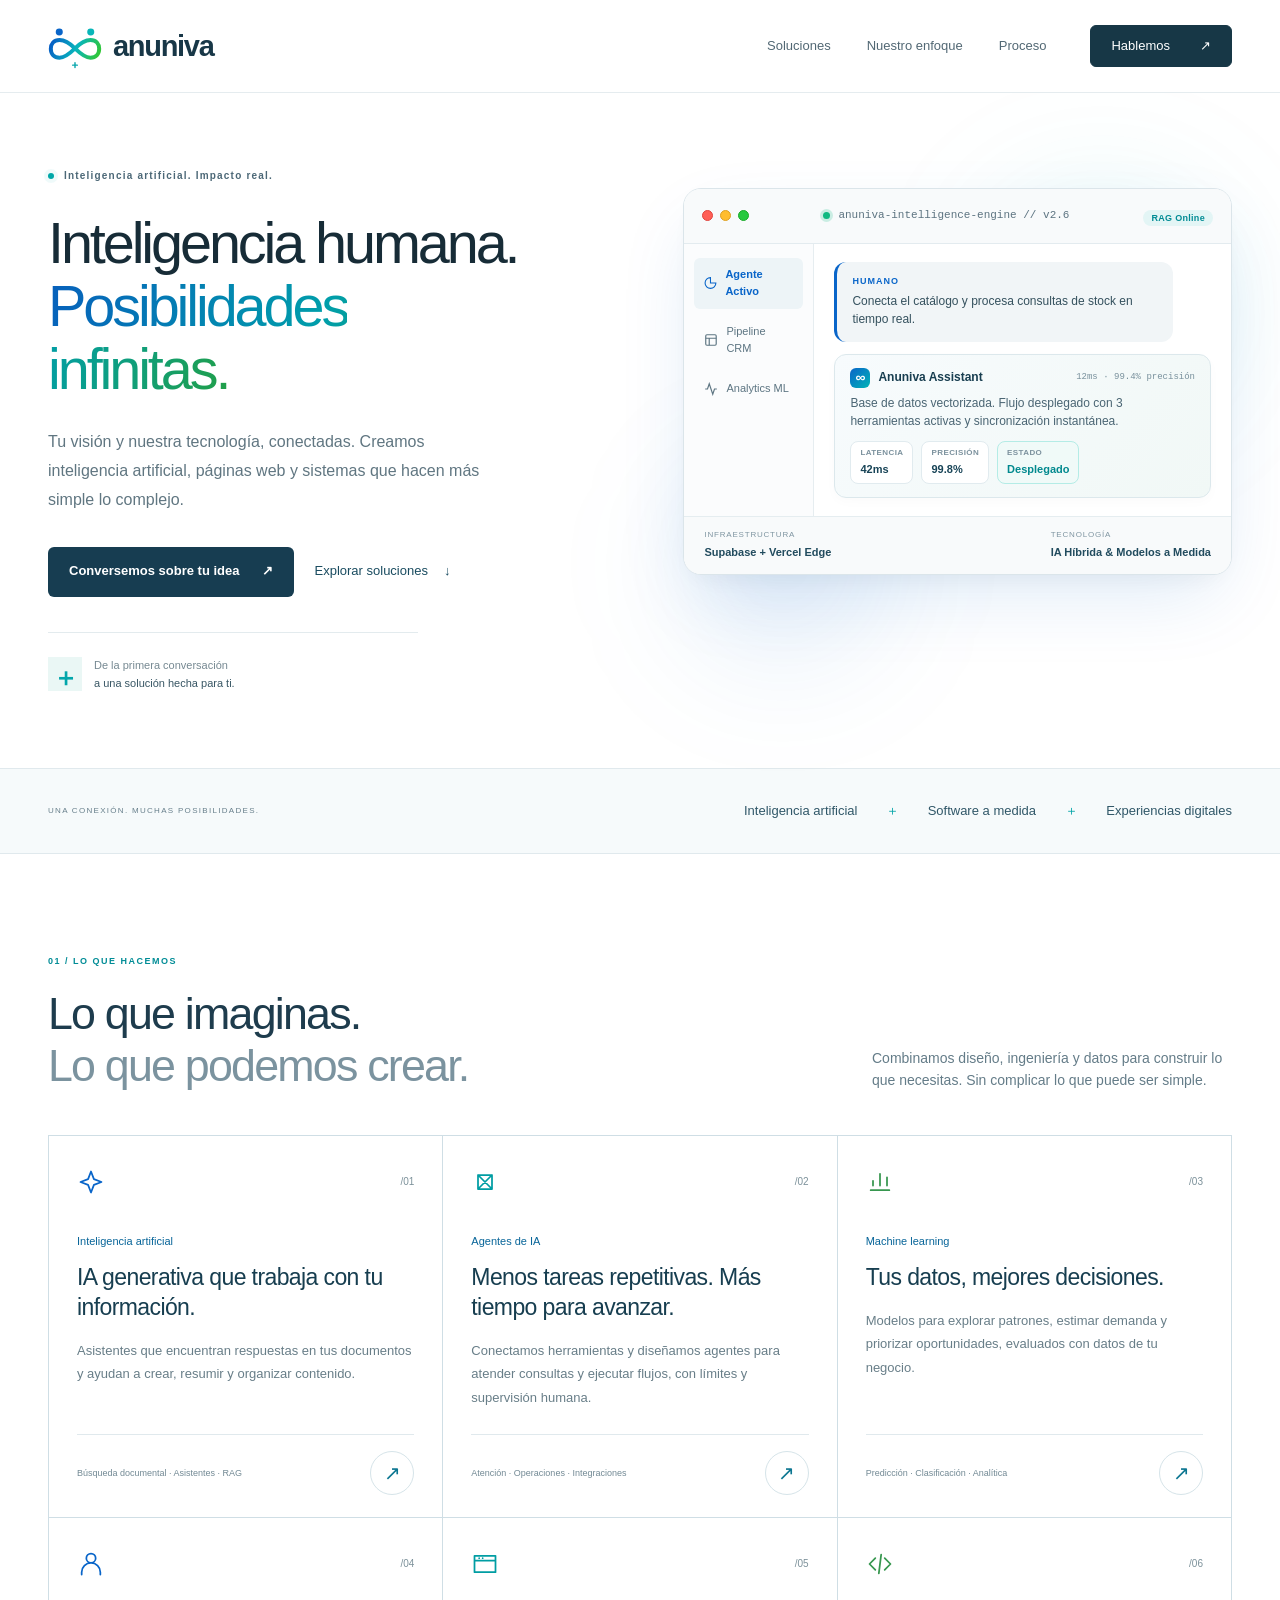
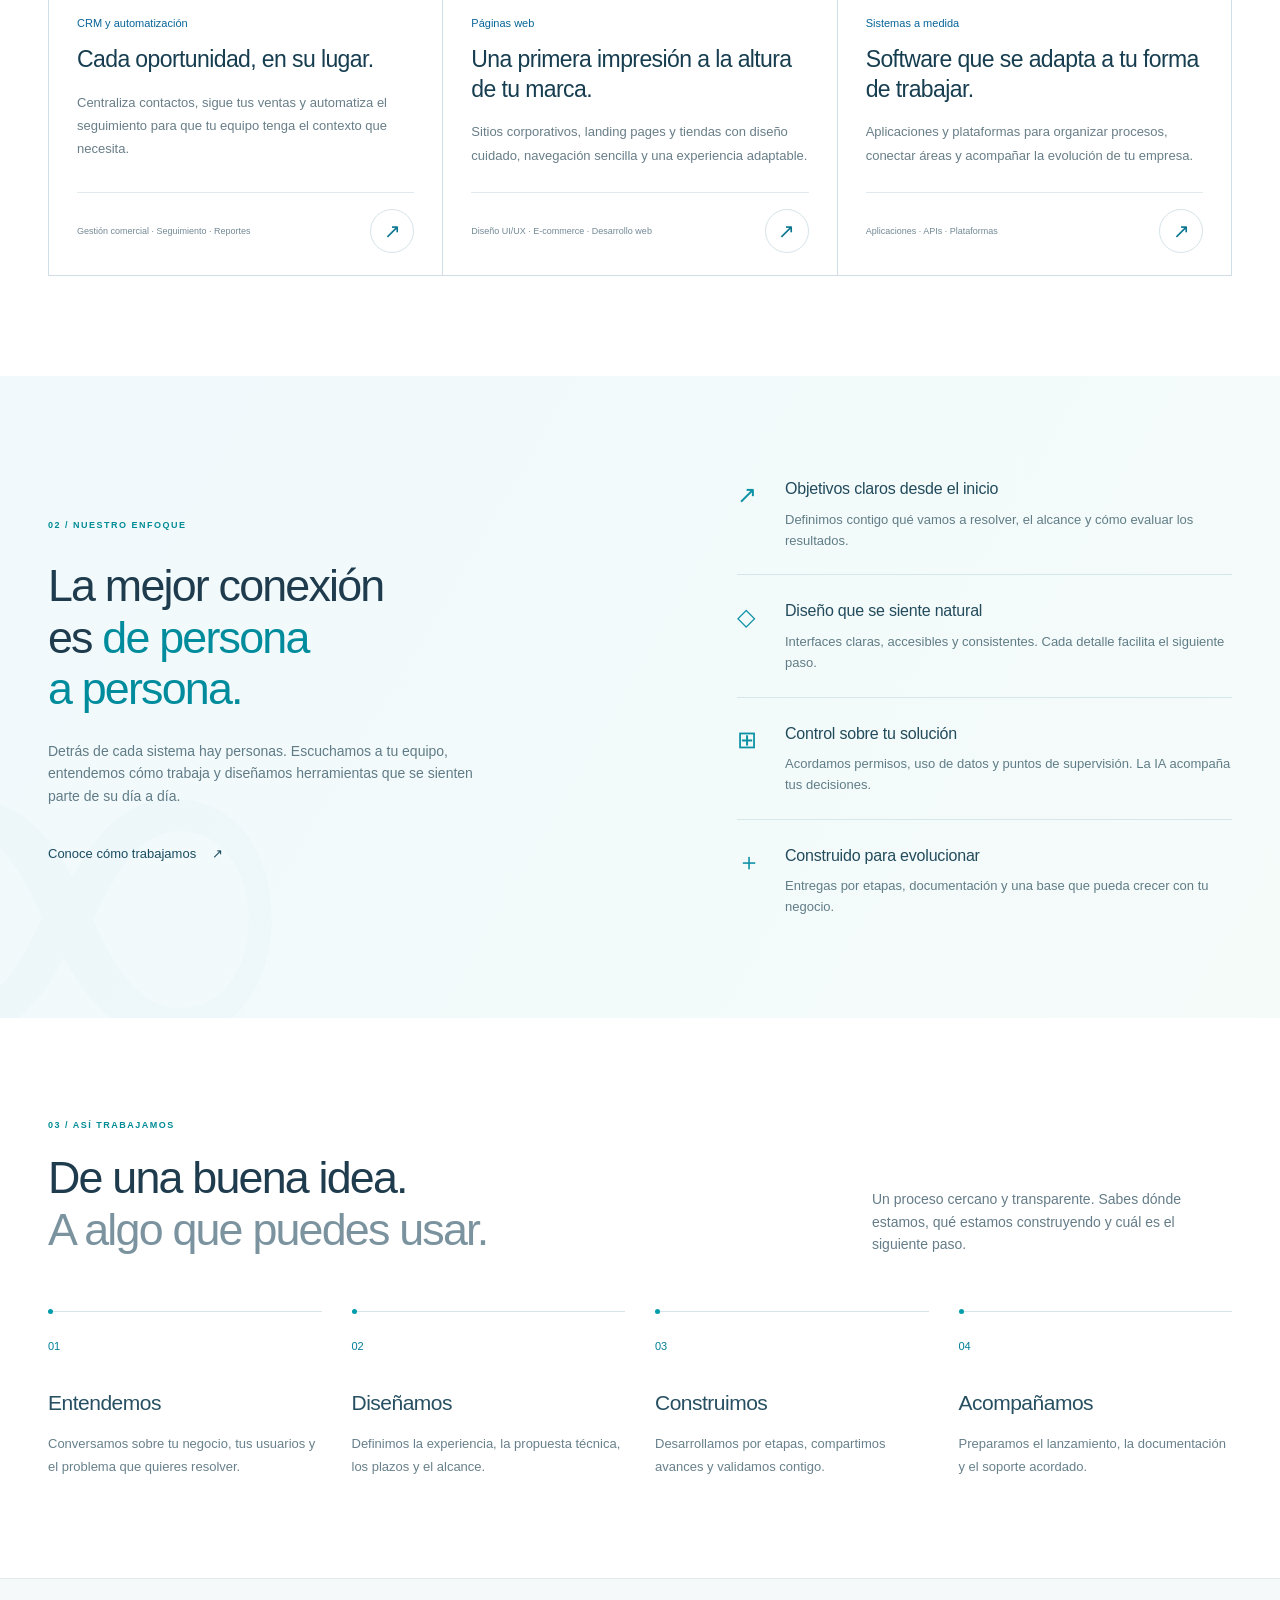
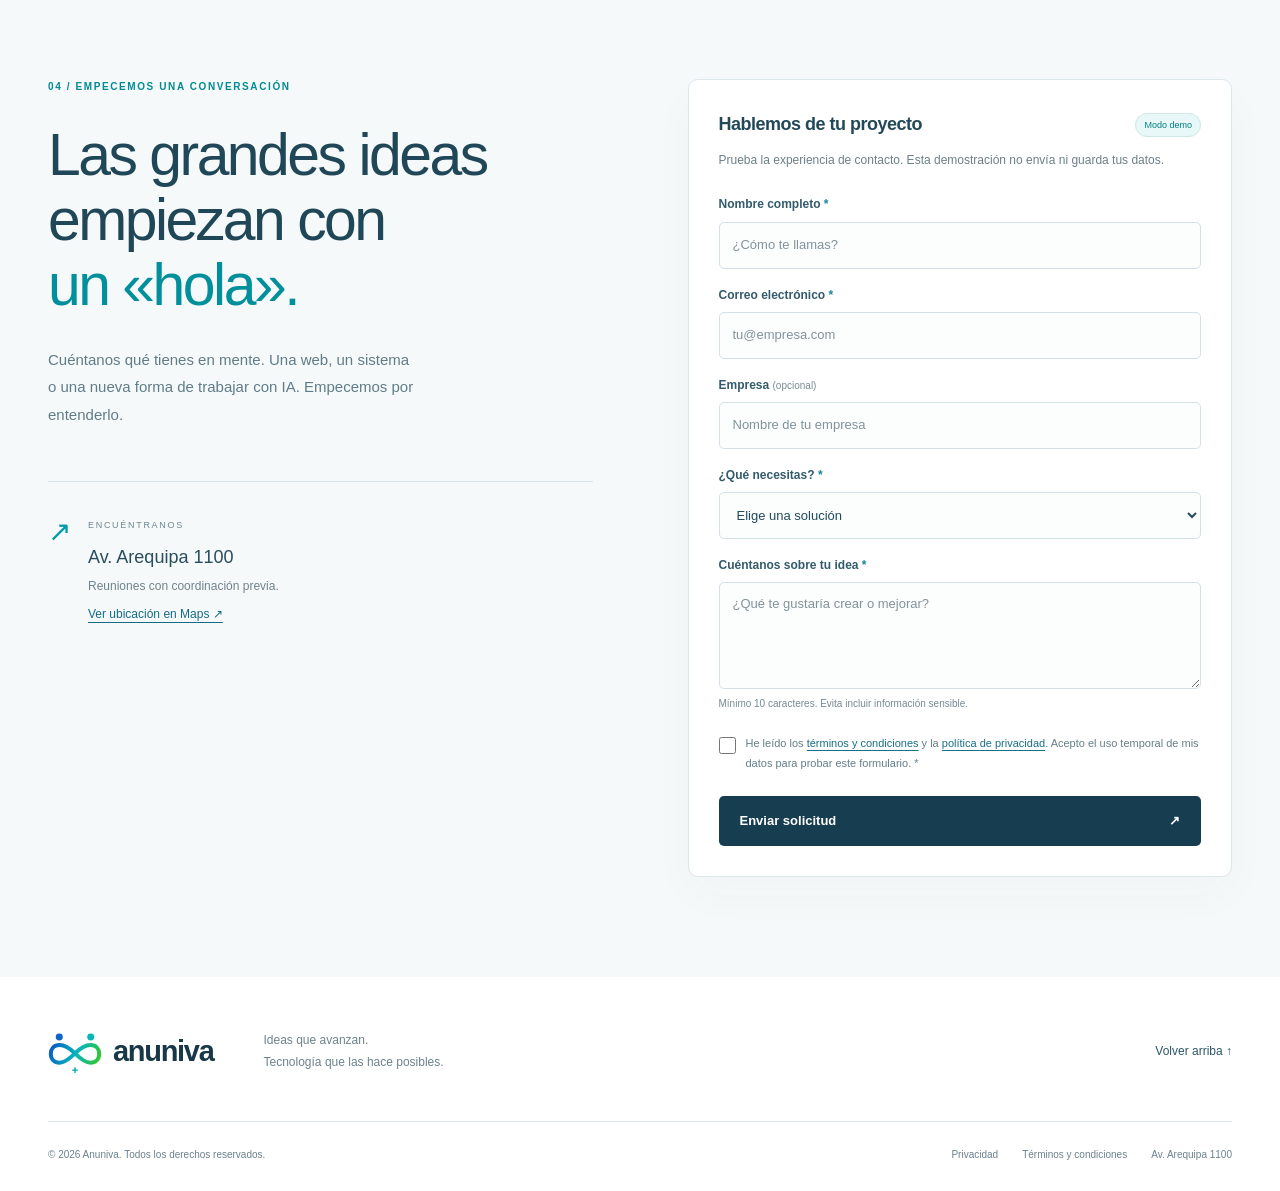
==== commit 984e3268: "feat: replace hero art SVG with interactive AI platform studio window preview and updated styles" ====
--- a/index.html
+++ b/index.html
@@ -3,7 +3,7 @@
 <body><a class="skip-link" href="#contenido">Saltar al contenido</a>
 <header class="site-header"><div class="container header-inner"><a class="brand" href="#inicio" aria-label="Anuniva, inicio"><img class="brand-symbol" src="logo.svg" alt="" width="48" height="44">anuniva</a><button class="menu-toggle" aria-expanded="false" aria-controls="navigation">Menú <span aria-hidden="true">＋</span></button><nav id="navigation" aria-label="Navegación principal"><a href="#soluciones">Soluciones</a><a href="#enfoque">Nuestro enfoque</a><a href="#proceso">Proceso</a><a class="nav-cta" href="#contacto">Hablemos <span aria-hidden="true">↗</span></a></nav></div></header>
 <main id="contenido"><section class="hero container" id="inicio"><div class="hero-copy"><p class="eyebrow"><span class="status-dot"></span> Inteligencia artificial. Impacto real.</p><h1>Inteligencia humana.<br><span>Posibilidades<br>infinitas.</span></h1><p class="hero-description">Tu visión y nuestra tecnología, conectadas. Creamos inteligencia artificial, páginas web y sistemas que hacen más simple lo complejo.</p><div class="hero-actions"><a class="button primary" href="#contacto">Conversemos sobre tu idea <span aria-hidden="true">↗</span></a><a class="text-link" href="#soluciones">Explorar soluciones <span aria-hidden="true">↓</span></a></div><div class="hero-note"><span class="mini-mark" aria-hidden="true">＋</span><p>De la primera conversación<br><strong>a una solución hecha para ti.</strong></p></div></div>
-<div class="hero-visual" aria-label="El símbolo de Anuniva une a las personas y la tecnología en un infinito de posibilidades"><div class="visual-heading"><span>EL ADN DE ANUNIVA</span><span>01 — ∞</span></div><div class="brand-art"><div class="art-ring ring-a"></div><div class="art-ring ring-b"></div><span class="art-label label-human"><i></i>Personas</span><span class="art-label label-tech"><i></i>Tecnología</span><svg class="infinity-art" viewBox="0 0 230 210" fill="none" aria-hidden="true"><defs><linearGradient id="hero-gradient" x1="15" y1="70" x2="215" y2="155" gradientUnits="userSpaceOnUse"><stop stop-color="#075bc6"/><stop offset=".53" stop-color="#08b5bc"/><stop offset="1" stop-color="#32c731"/></linearGradient></defs><path class="infinity-line" d="M115 113C94 92 73 77 49 77C25 77 12 93 12 115C12 139 27 153 49 153C73 153 94 134 115 113C136 92 157 77 181 77C205 77 218 93 218 115C218 139 203 153 181 153C157 153 136 134 115 113Z" stroke="url(#hero-gradient)" stroke-width="17" stroke-linecap="round" stroke-linejoin="round" pathLength="1"/><circle class="head head-left" cx="48" cy="43" r="15" fill="#0965c9"/><circle class="head head-right" cx="182" cy="43" r="15" fill="#08b6b9"/><g class="art-plus" stroke="#08a6ad" stroke-width="6" stroke-linecap="round"><path d="M115 175v20m-10-10h20"/></g></svg><span class="art-caption">Conectamos lo que imaginas<br>con lo que es posible.</span></div><div class="visual-footer"><span>HUMANOS + TECNOLOGÍA</span><span>ESO ES ANUNIVA <span aria-hidden="true">↗</span></span></div><button class="motion-toggle" type="button" aria-pressed="false" aria-label="Pausar animación del logo">Pausar movimiento <span aria-hidden="true">Ⅱ</span></button></div></section>
+<div class="hero-visual" aria-label="Vista previa de plataforma Anuniva OS e Inteligencia Artificial"><div class="studio-window"><div class="window-header"><div class="window-controls"><span class="control-dot close"></span><span class="control-dot min"></span><span class="control-dot max"></span></div><div class="window-title"><span class="status-indicator-live"></span> anuniva-intelligence-engine // v2.6</div><div class="window-actions"><span class="window-badge">RAG Online</span></div></div><div class="window-body"><div class="studio-sidebar"><div class="sidebar-item active"><svg width="14" height="14" viewBox="0 0 24 24" fill="none" stroke="currentColor" stroke-width="2"><path d="M12 2a10 10 0 1 0 10 10H12V2z"/></svg> Agente Activo</div><div class="sidebar-item"><svg width="14" height="14" viewBox="0 0 24 24" fill="none" stroke="currentColor" stroke-width="2"><rect x="3" y="3" width="18" height="18" rx="2"/><path d="M3 9h18M9 21V9"/></svg> Pipeline CRM</div><div class="sidebar-item"><svg width="14" height="14" viewBox="0 0 24 24" fill="none" stroke="currentColor" stroke-width="2"><polyline points="22 12 18 12 15 21 9 3 6 12 2 12"/></svg> Analytics ML</div></div><div class="studio-main"><div class="chat-flow"><div class="chat-bubble user-prompt"><span class="prompt-tag">Humano</span><p>Conecta el catálogo y procesa consultas de stock en tiempo real.</p></div><div class="chat-bubble ai-response"><div class="response-header"><span class="ai-avatar">∞</span><strong>Anuniva Assistant</strong><span class="time-stamp">12ms · 99.4% precisión</span></div><p>Base de datos vectorizada. Flujo desplegado con 3 herramientas activas y sincronización instantánea.</p><div class="metrics-row"><div class="metric-pill"><span class="label">Latencia</span><strong>42ms</strong></div><div class="metric-pill"><span class="label">Precisión</span><strong>99.8%</strong></div><div class="metric-pill highlight"><span class="label">Estado</span><strong>Desplegado</strong></div></div></div></div></div></div><div class="window-footer"><div class="footer-stat"><span>Infraestructura</span><strong>Supabase + Vercel Edge</strong></div><div class="footer-stat"><span>Tecnología</span><strong>IA Híbrida & Modelos a Medida</strong></div></div></div><div class="ambient-glow glow-1" aria-hidden="true"></div><div class="ambient-glow glow-2" aria-hidden="true"></div></div></section>
 <div class="expertise-bar"><div class="container"><span>UNA CONEXIÓN. MUCHAS POSIBILIDADES.</span><p>Inteligencia artificial <i>＋</i> Software a medida <i>＋</i> Experiencias digitales</p></div></div>
 <section class="section container" id="soluciones"><div class="section-heading"><div><p class="eyebrow">01 / LO QUE HACEMOS</p><h2>Lo que imaginas.<br><span>Lo que podemos crear.</span></h2></div><p>Combinamos diseño, ingeniería y datos para construir lo que necesitas. Sin complicar lo que puede ser simple.</p></div><div class="services-grid"><article class="service-card"><div class="card-top"><span class="card-icon"><svg viewBox="0 0 24 24" fill="none" stroke="currentColor" stroke-width="1.5" stroke-linecap="round" stroke-linejoin="round" aria-hidden="true"><path d="M12 3l2.5 6.5L21 12l-6.5 2.5L12 21l-2.5-6.5L3 12l6.5-2.5Z"/></svg></span><span class="card-index">/01</span></div><p class="service-name">Inteligencia artificial</p><h3>IA generativa que trabaja con tu información.</h3><p>Asistentes que encuentran respuestas en tus documentos y ayudan a crear, resumir y organizar contenido.</p><div class="card-bottom"><span>Búsqueda documental · Asistentes · RAG</span><a href="#contacto" data-service="ia" aria-label="Consultar sobre Inteligencia artificial">↗</a></div></article><article class="service-card"><div class="card-top"><span class="card-icon"><svg viewBox="0 0 24 24" fill="none" stroke="currentColor" stroke-width="1.5" stroke-linecap="round" stroke-linejoin="round" aria-hidden="true"><path d="M6 6l12 12M18 6L6 18M6 6h12v12H6Z"/></svg></span><span class="card-index">/02</span></div><p class="service-name">Agentes de IA</p><h3>Menos tareas repetitivas. Más tiempo para avanzar.</h3><p>Conectamos herramientas y diseñamos agentes para atender consultas y ejecutar flujos, con límites y supervisión humana.</p><div class="card-bottom"><span>Atención · Operaciones · Integraciones</span><a href="#contacto" data-service="agentes" aria-label="Consultar sobre Agentes de IA">↗</a></div></article><article class="service-card"><div class="card-top"><span class="card-icon"><svg viewBox="0 0 24 24" fill="none" stroke="currentColor" stroke-width="1.5" stroke-linecap="round" stroke-linejoin="round" aria-hidden="true"><path d="M4 19h16M6 15v-4m6 4V5m6 10V8"/></svg></span><span class="card-index">/03</span></div><p class="service-name">Machine learning</p><h3>Tus datos, mejores decisiones.</h3><p>Modelos para explorar patrones, estimar demanda y priorizar oportunidades, evaluados con datos de tu negocio.</p><div class="card-bottom"><span>Predicción · Clasificación · Analítica</span><a href="#contacto" data-service="ml" aria-label="Consultar sobre Machine learning">↗</a></div></article><article class="service-card"><div class="card-top"><span class="card-icon"><svg viewBox="0 0 24 24" fill="none" stroke="currentColor" stroke-width="1.5" stroke-linecap="round" stroke-linejoin="round" aria-hidden="true"><path d="M8 7a4 4 0 1 0 8 0 4 4 0 0 0-8 0ZM4 21v-2a8 8 0 0 1 16 0v2"/></svg></span><span class="card-index">/04</span></div><p class="service-name">CRM y automatización</p><h3>Cada oportunidad, en su lugar.</h3><p>Centraliza contactos, sigue tus ventas y automatiza el seguimiento para que tu equipo tenga el contexto que necesita.</p><div class="card-bottom"><span>Gestión comercial · Seguimiento · Reportes</span><a href="#contacto" data-service="crm" aria-label="Consultar sobre CRM y automatización">↗</a></div></article><article class="service-card"><div class="card-top"><span class="card-icon"><svg viewBox="0 0 24 24" fill="none" stroke="currentColor" stroke-width="1.5" stroke-linecap="round" stroke-linejoin="round" aria-hidden="true"><path d="M3 5h18v14H3ZM3 9h18M7 7h.01M10 7h.01"/></svg></span><span class="card-index">/05</span></div><p class="service-name">Páginas web</p><h3>Una primera impresión a la altura de tu marca.</h3><p>Sitios corporativos, landing pages y tiendas con diseño cuidado, navegación sencilla y una experiencia adaptable.</p><div class="card-bottom"><span>Diseño UI/UX · E-commerce · Desarrollo web</span><a href="#contacto" data-service="web" aria-label="Consultar sobre Páginas web">↗</a></div></article><article class="service-card"><div class="card-top"><span class="card-icon"><svg viewBox="0 0 24 24" fill="none" stroke="currentColor" stroke-width="1.5" stroke-linecap="round" stroke-linejoin="round" aria-hidden="true"><path d="m8 7-5 5 5 5m8-10 5 5-5 5m-3-13-2 16"/></svg></span><span class="card-index">/06</span></div><p class="service-name">Sistemas a medida</p><h3>Software que se adapta a tu forma de trabajar.</h3><p>Aplicaciones y plataformas para organizar procesos, conectar áreas y acompañar la evolución de tu empresa.</p><div class="card-bottom"><span>Aplicaciones · APIs · Plataformas</span><a href="#contacto" data-service="sistemas" aria-label="Consultar sobre Sistemas a medida">↗</a></div></article></div></section>
 <section class="approach section" id="enfoque"><div class="container approach-grid"><div><p class="eyebrow">02 / NUESTRO ENFOQUE</p><h2>La mejor conexión<br>es <span>de persona<br>a persona.</span></h2><p class="approach-description">Detrás de cada sistema hay personas. Escuchamos a tu equipo, entendemos cómo trabaja y diseñamos herramientas que se sienten parte de su día a día.</p><a class="text-link" href="#proceso">Conoce cómo trabajamos <span aria-hidden="true">↗</span></a></div><div class="principles"><article><span>↗</span><div><h3>Objetivos claros desde el inicio</h3><p>Definimos contigo qué vamos a resolver, el alcance y cómo evaluar los resultados.</p></div></article><article><span>◇</span><div><h3>Diseño que se siente natural</h3><p>Interfaces claras, accesibles y consistentes. Cada detalle facilita el siguiente paso.</p></div></article><article><span>⊞</span><div><h3>Control sobre tu solución</h3><p>Acordamos permisos, uso de datos y puntos de supervisión. La IA acompaña tus decisiones.</p></div></article><article><span>＋</span><div><h3>Construido para evolucionar</h3><p>Entregas por etapas, documentación y una base que pueda crecer con tu negocio.</p></div></article></div></div></section>
--- a/styles.css
+++ b/styles.css
@@ -12,3 +12,50 @@
 @media(max-width:850px){.header-inner{min-height:78px}nav{gap:22px;font-size:12px}.hero h1{font-size:43px;letter-spacing:-2.2px}.hero-visual{height:410px}.hero{padding-block:55px}.hero-description{font-size:14px}.brand-art{inset:35px 0 80px 0}.visual-heading,.visual-footer{left:0}.visual-footer{font-size:6px;letter-spacing:1px}.art-ring{width:250px;height:250px}.ring-b{width:315px;height:315px}.art-label{top:14%;font-size:8px}.label-human{left:0}.art-caption{bottom:-20px;font-size:10px}.service-card{padding:26px}.expertise-bar p{font-size:13px}}
 @media(max-width:620px){.header-inner{min-height:76px}.brand{font-size:27px}.brand-symbol{width:45px;height:42px;margin-right:9px}.menu-toggle{border-color:#c9dbe2;color:#284f61;background:#fff;border-radius:5px}.menu-toggle span{color:#008f9b}nav{top:76px;background:#fff;border-color:#d5e4e9;box-shadow:0 15px 20px #1d566910}nav .nav-cta{border-radius:5px}.hero{grid-template-columns:1fr;padding-top:42px;padding-bottom:45px;gap:28px}.hero .eyebrow{font-size:8px;letter-spacing:1.1px;margin-bottom:26px}.hero h1{font-size:clamp(38px,10.7vw,62px);letter-spacing:-2px;line-height:1.1}.hero-description{font-size:15px;margin-top:22px;max-width:360px}.hero-actions{gap:10px 20px;margin-top:24px}.hero-note{max-width:100%;margin-top:20px;padding-top:18px}.hero-visual{height:350px;max-width:400px;margin-top:6px;overflow:hidden}.brand-art{inset:25px 20px 52px}.infinity-art{width:100%;left:0}.art-ring{width:240px;height:240px;top:48%}.ring-b{width:310px;height:310px}.visual-heading{top:0;left:0;right:0;font-size:7px}.visual-footer{bottom:30px;font-size:6px;letter-spacing:1px}.motion-toggle{bottom:0;min-height:26px;font-size:8px}.art-label{top:9%;font-size:8px}.label-human{left:0}.label-tech{right:0}.art-caption{font-size:9px;bottom:0;left:0}.expertise-bar p{font-size:11px}.expertise-bar span{font-size:8px;letter-spacing:.8px}.expertise-bar>.container{min-height:85px}.section-heading .eyebrow,.approach .eyebrow{font-size:9px}.service-card{padding:26px 24px 20px}.card-top{margin-bottom:20px}.card-icon svg{height:25px;width:25px}.service-card h3{font-size:24px}.service-card>p:not(.service-name){font-size:14px}.approach::before{font-size:450px;bottom:150px;left:-210px}.contact-copy h2{font-size:48px}.form-panel{border-radius:8px}.legal-header .brand-symbol{width:35px;margin-right:7px}.legal-header .brand{font-size:24px}}
 @media(prefers-reduced-motion:reduce){.reveal-ready{opacity:1;transform:none}.infinity-line{stroke-dashoffset:0}.motion-toggle{display:none}.head,.art-plus{opacity:1;transform:none}}
+
+/* Apple-style Studio Mockup & Visual Engine */
+.studio-window{position:relative;width:100%;background:#ffffff;border:1px solid #dbe5ea;border-radius:18px;box-shadow:0 30px 80px -15px rgba(9,101,201,0.14),0 12px 30px -10px rgba(0,0,0,0.06);overflow:hidden;z-index:2;transition:transform .4s cubic-bezier(.16,1,.3,1),box-shadow .4s ease;backdrop-filter:blur(20px)}
+.studio-window:hover{transform:translateY(-4px);box-shadow:0 38px 90px -15px rgba(9,101,201,0.18),0 15px 35px -8px rgba(0,0,0,0.08)}
+.window-header{display:flex;align-items:center;justify-content:space-between;padding:14px 18px;background:#f8fafb;border-bottom:1px solid #e3ebef}
+.window-controls{display:flex;gap:7px}
+.control-dot{width:11px;height:11px;border-radius:50%;display:inline-block}
+.control-dot.close{background:#ff5f56;border:1px solid #e0443e}
+.control-dot.min{background:#ffbd2e;border:1px solid #dea123}
+.control-dot.max{background:#27c93f;border:1px solid #1aab29}
+.window-title{font-size:11px;font-family:ui-monospace,SFMono-Regular,Menlo,Monaco,Consolas,monospace;color:#5c7380;display:flex;align-items:center;gap:8px;font-weight:500}
+.status-indicator-live{width:7px;height:7px;background:#10b981;border-radius:50%;box-shadow:0 0 0 3px rgba(16,185,129,0.2);animation:pulse-live 2s infinite}
+@keyframes pulse-live{0%,100%{opacity:1;transform:scale(1)}50%{opacity:.6;transform:scale(.85)}}
+.window-badge{font-size:9px;background:#e3f5f5;color:#008b94;padding:3px 8px;border-radius:12px;font-weight:600;letter-spacing:.3px}
+.window-body{display:grid;grid-template-columns:130px 1fr;min-height:270px;background:#ffffff}
+.studio-sidebar{padding:14px 10px;background:#fbfcfd;border-right:1px solid #e6edf0;display:flex;flex-direction:column;gap:6px}
+.sidebar-item{font-size:11px;color:#5d7582;padding:8px 10px;border-radius:6px;display:flex;align-items:center;gap:8px;cursor:pointer;transition:all .2s ease;font-weight:500}
+.sidebar-item.active,.sidebar-item:hover{background:#edf4f7;color:#0965c9;font-weight:600}
+.studio-main{padding:18px 20px;display:flex;flex-direction:column;justify-content:center}
+.chat-flow{display:flex;flex-direction:column;gap:12px}
+.chat-bubble{padding:13px 15px;border-radius:12px;font-size:12px;line-height:1.55}
+.chat-bubble.user-prompt{background:#f1f5f7;color:#35515e;align-self:flex-start;max-width:90%;border-left:3px solid #0965c9}
+.prompt-tag{display:block;font-size:9px;text-transform:uppercase;letter-spacing:1px;font-weight:700;color:#0965c9;margin-bottom:3px}
+.chat-bubble.ai-response{background:linear-gradient(135deg,#f7fbfd,#f1f8f6);border:1px solid #dce8ec;box-shadow:0 4px 12px rgba(0,0,0,0.02)}
+.response-header{display:flex;align-items:center;gap:8px;margin-bottom:6px}
+.ai-avatar{width:20px;height:20px;border-radius:6px;background:linear-gradient(135deg,#0965c9,#00b4b6);color:#fff;display:inline-flex;align-items:center;justify-content:center;font-size:14px;font-weight:700}
+.response-header strong{font-size:12px;color:#183e50}
+.time-stamp{font-size:9px;color:#78909c;margin-left:auto;font-family:ui-monospace,monospace}
+.chat-bubble.ai-response p{color:#4a6573;margin-bottom:10px;font-size:12px}
+.metrics-row{display:flex;gap:8px;flex-wrap:wrap}
+.metric-pill{background:#ffffff;border:1px solid #e1ebef;border-radius:8px;padding:5px 9px;display:flex;flex-direction:column;gap:2px}
+.metric-pill.highlight{border-color:#b4ece6;background:#f0faf8}
+.metric-pill .label{font-size:8px;text-transform:uppercase;color:#7b919d;font-weight:600;letter-spacing:.4px}
+.metric-pill strong{font-size:11px;color:#184457}
+.metric-pill.highlight strong{color:#00898e}
+.window-footer{display:flex;justify-content:space-between;padding:12px 20px;background:#f8fafb;border-top:1px solid #e5edF0}
+.footer-stat{display:flex;flex-direction:column;gap:2px}
+.footer-stat span{font-size:8px;text-transform:uppercase;letter-spacing:.8px;color:#7f95a1}
+.footer-stat strong{font-size:11px;color:#214b5e;font-weight:600}
+.ambient-glow{position:absolute;border-radius:50%;filter:blur(60px);pointer-events:none;z-index:1}
+.glow-1{width:320px;height:320px;top:-40px;right:-30px;background:radial-gradient(circle,rgba(0,180,182,0.18),transparent 70%)}
+.glow-2{width:280px;height:280px;bottom:-30px;left:-40px;background:radial-gradient(circle,rgba(9,101,201,0.15),transparent 70%)}
+@media(max-width:620px){
+  .window-body{grid-template-columns:1fr}
+  .studio-sidebar{display:none}
+  .window-footer{flex-direction:column;gap:8px}
+}
